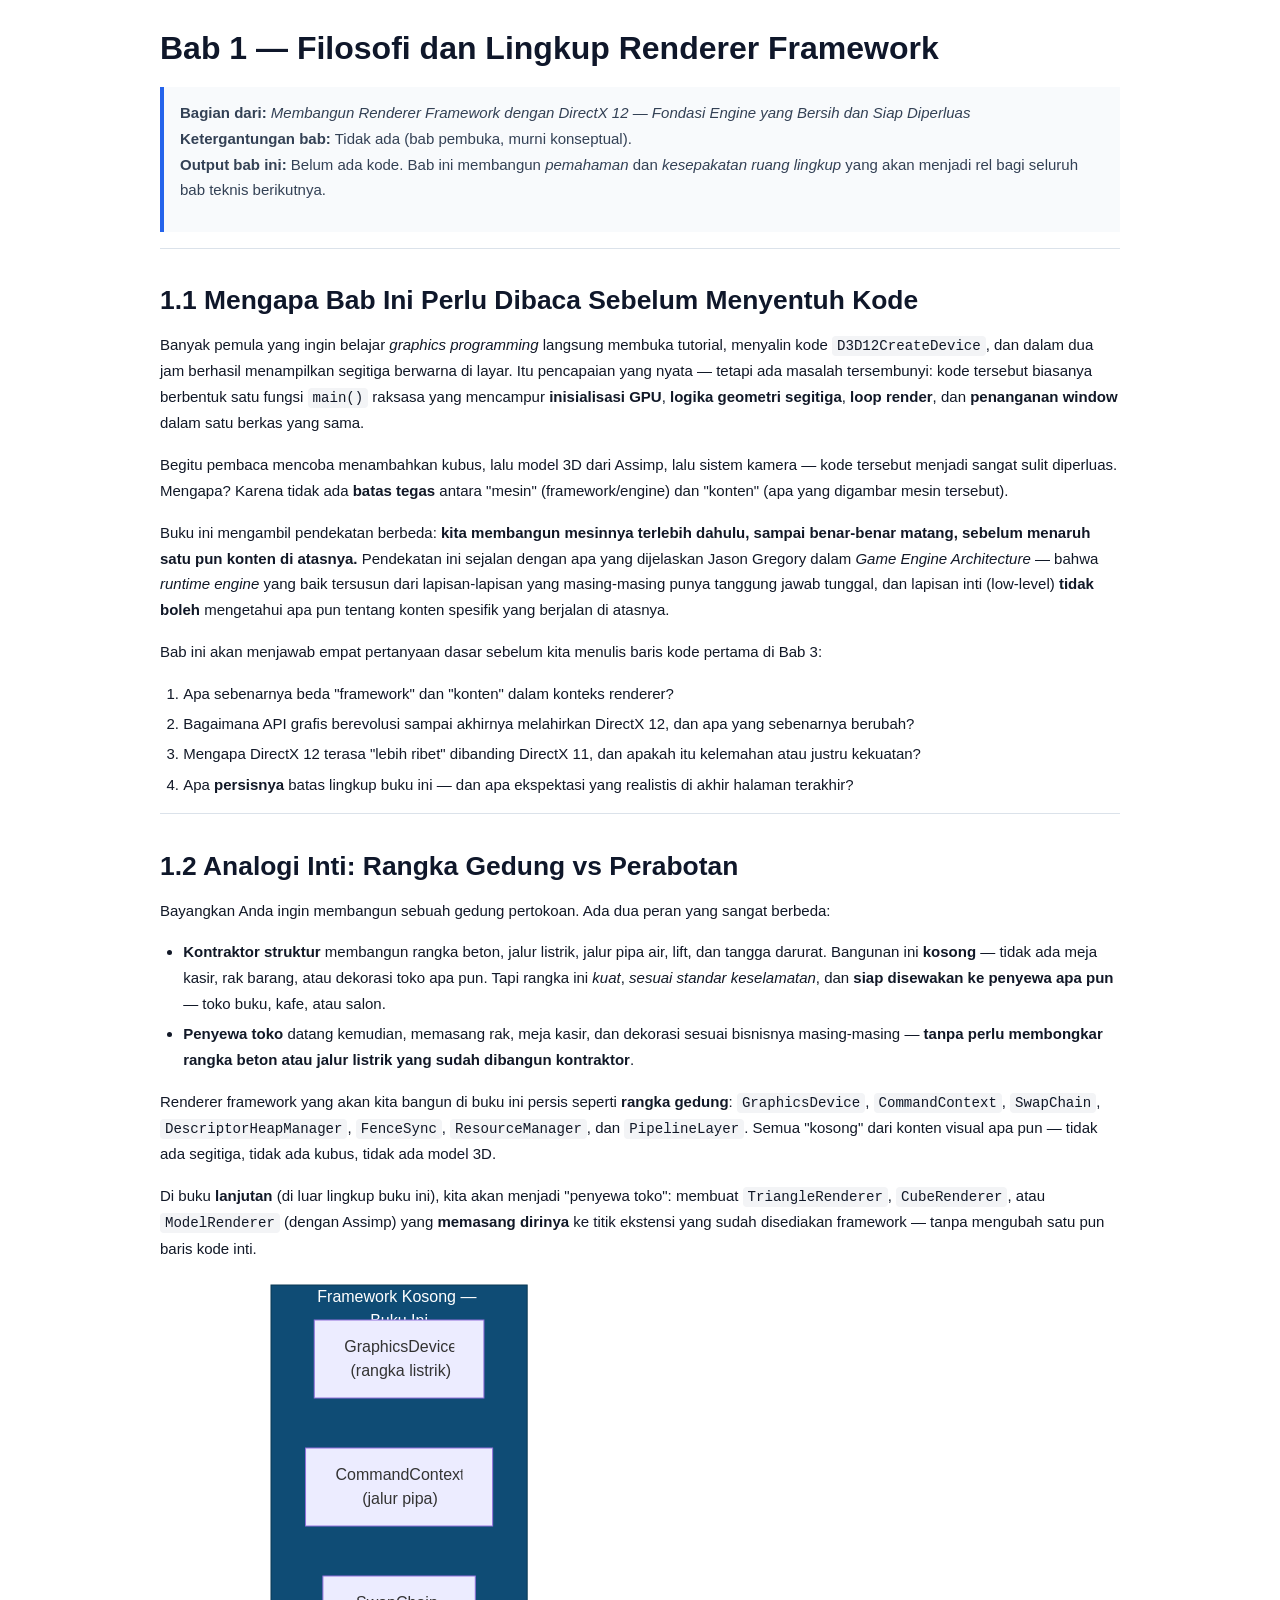
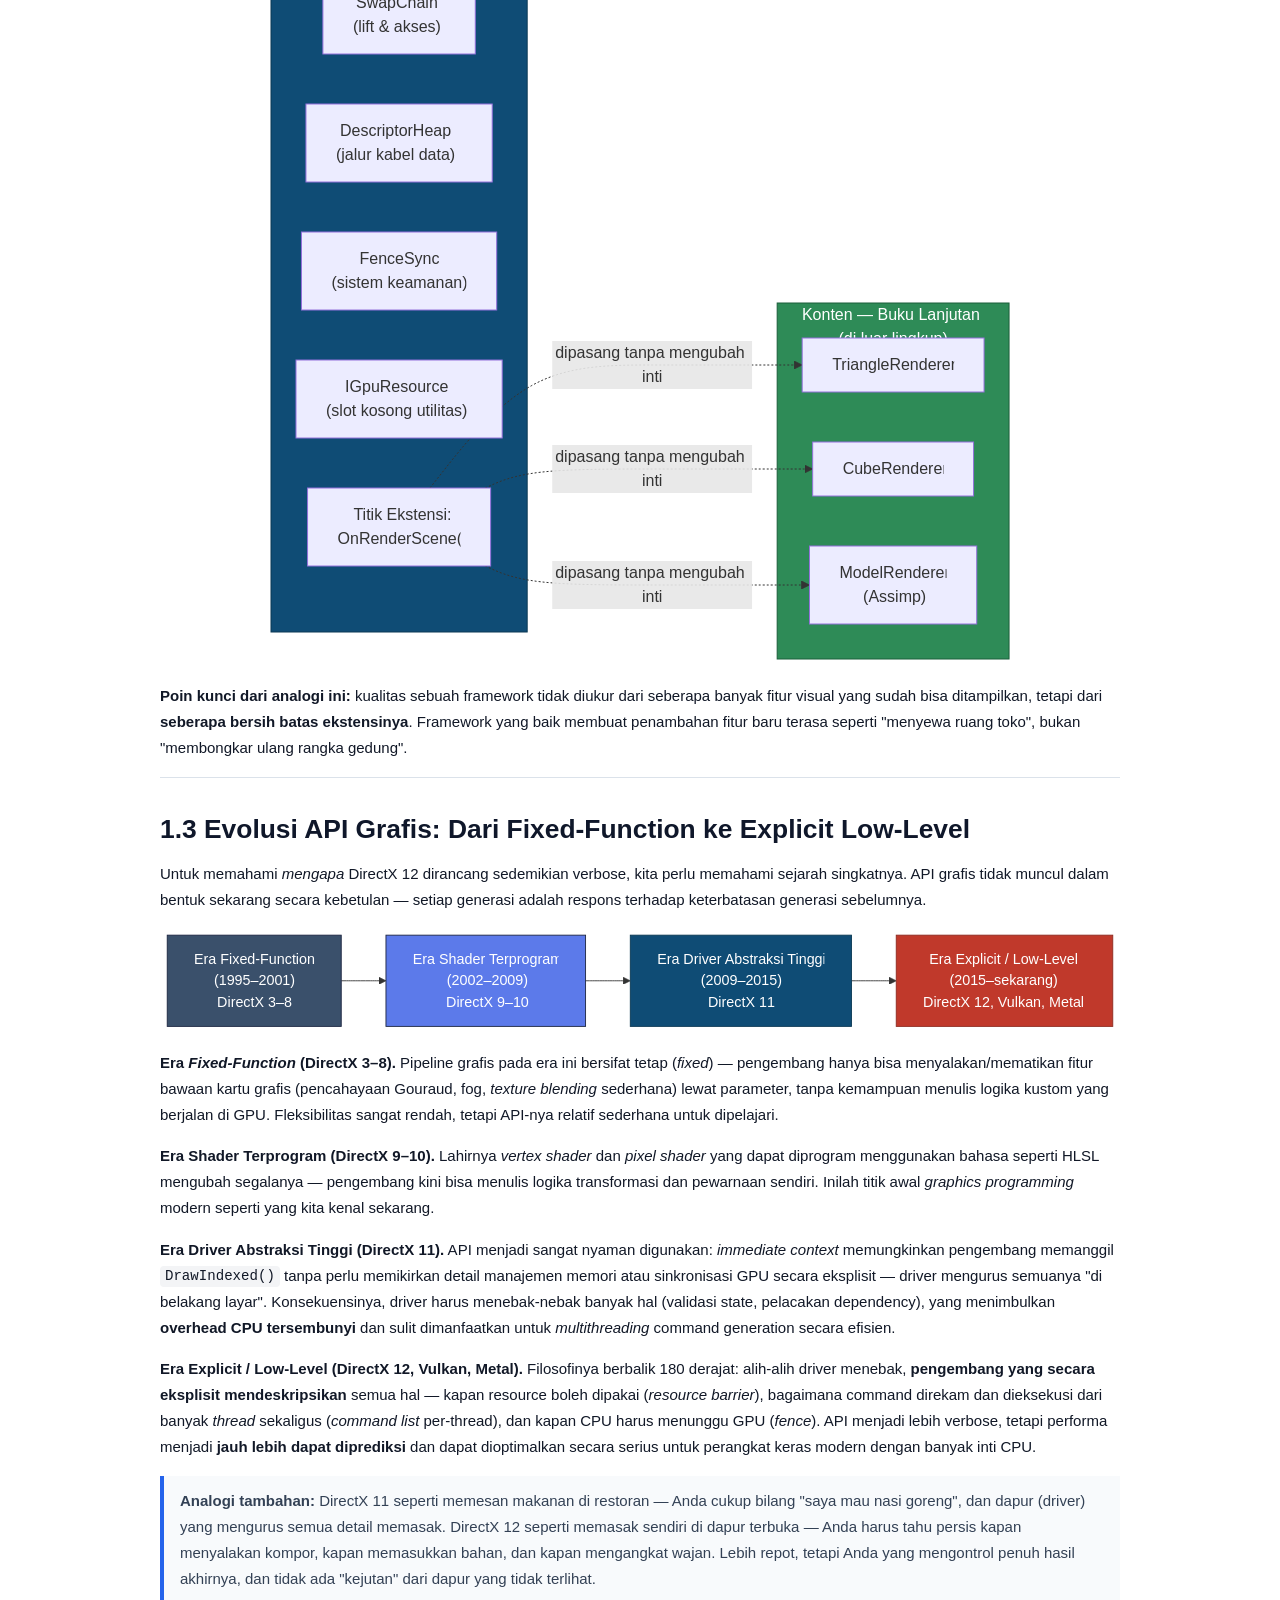
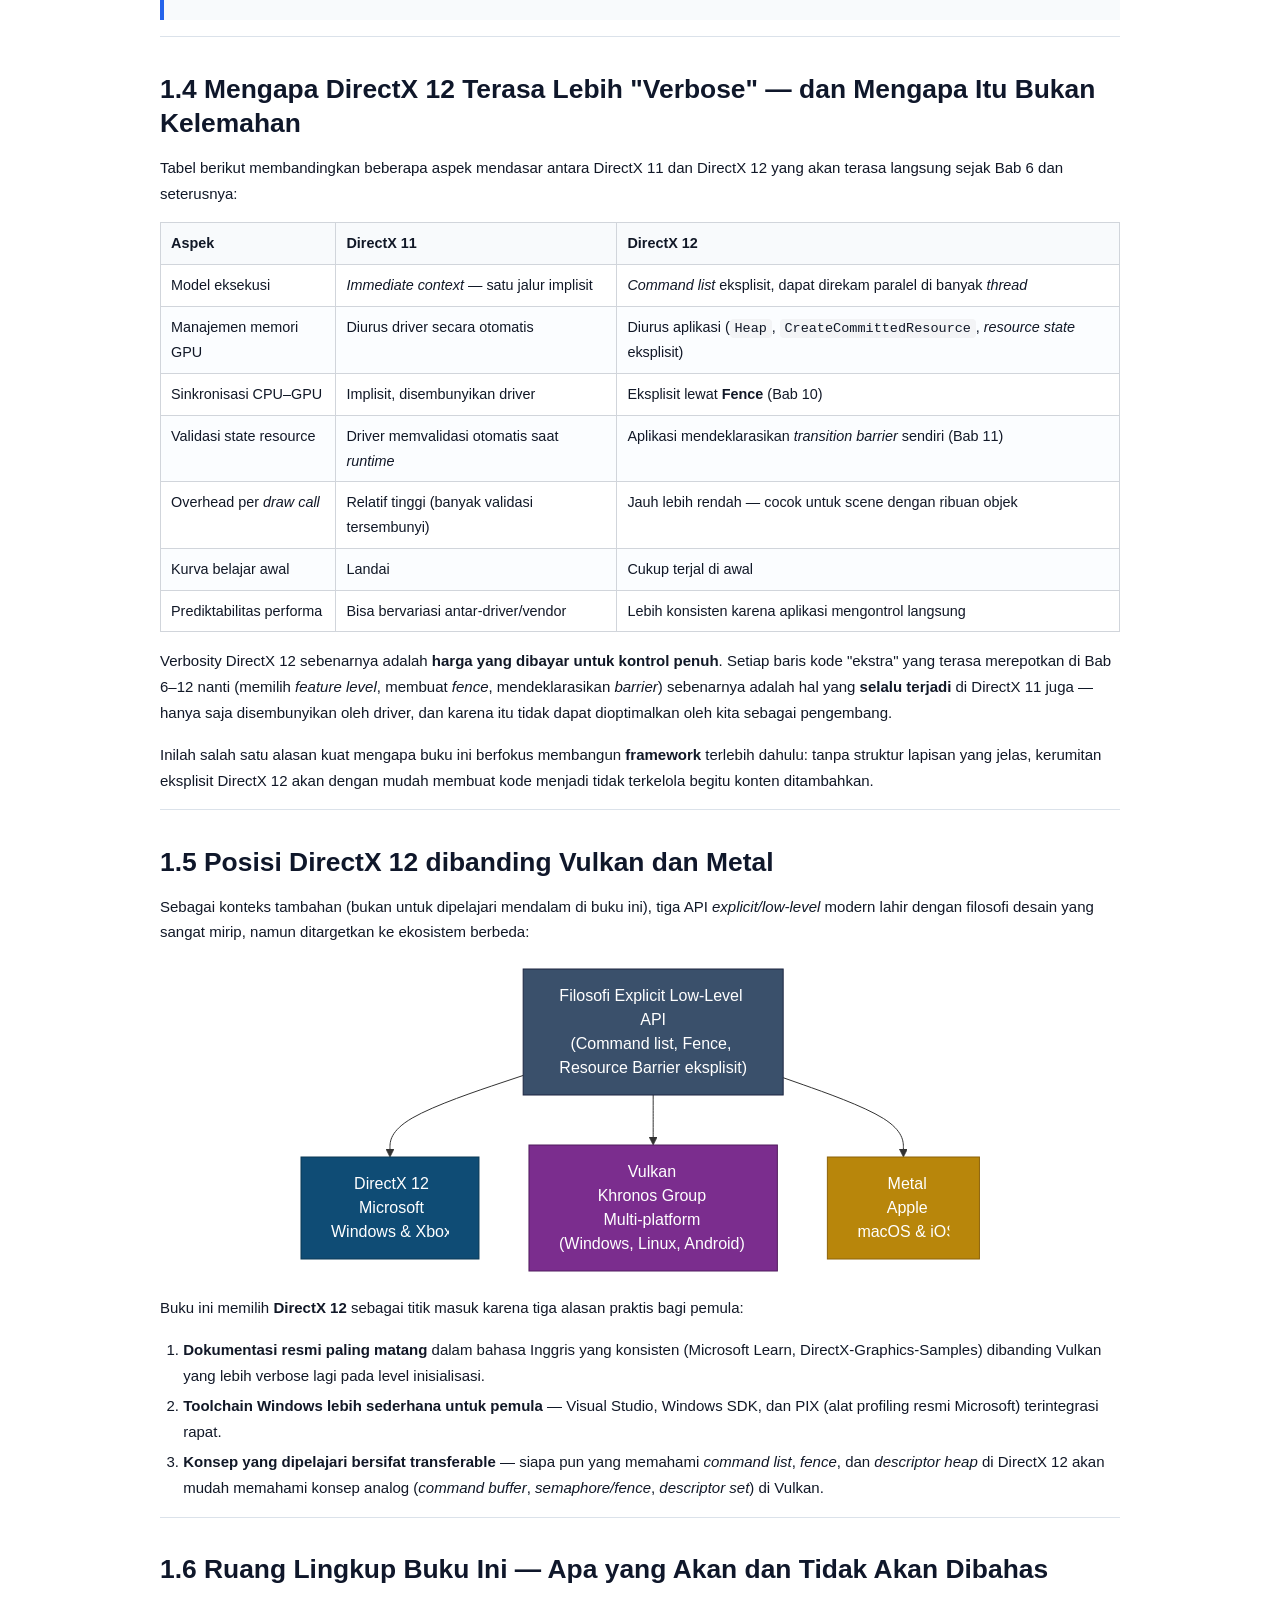
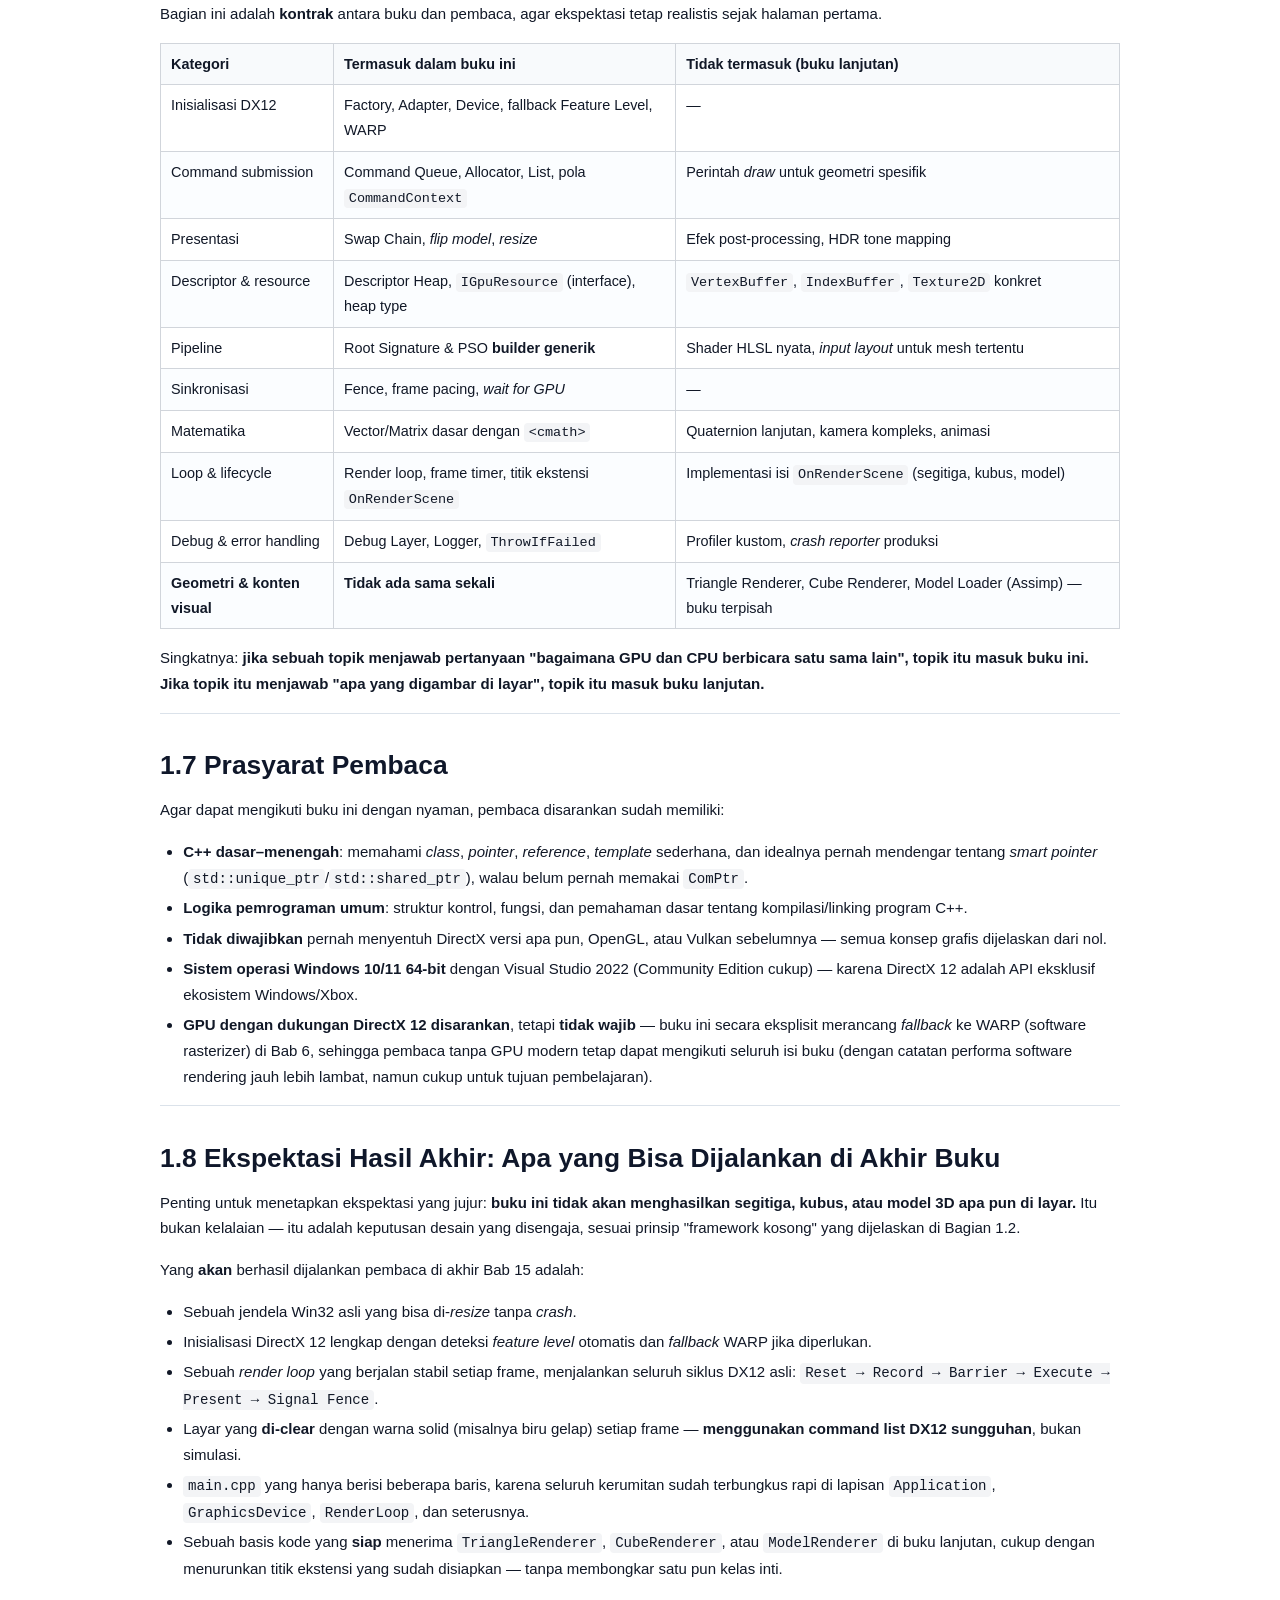
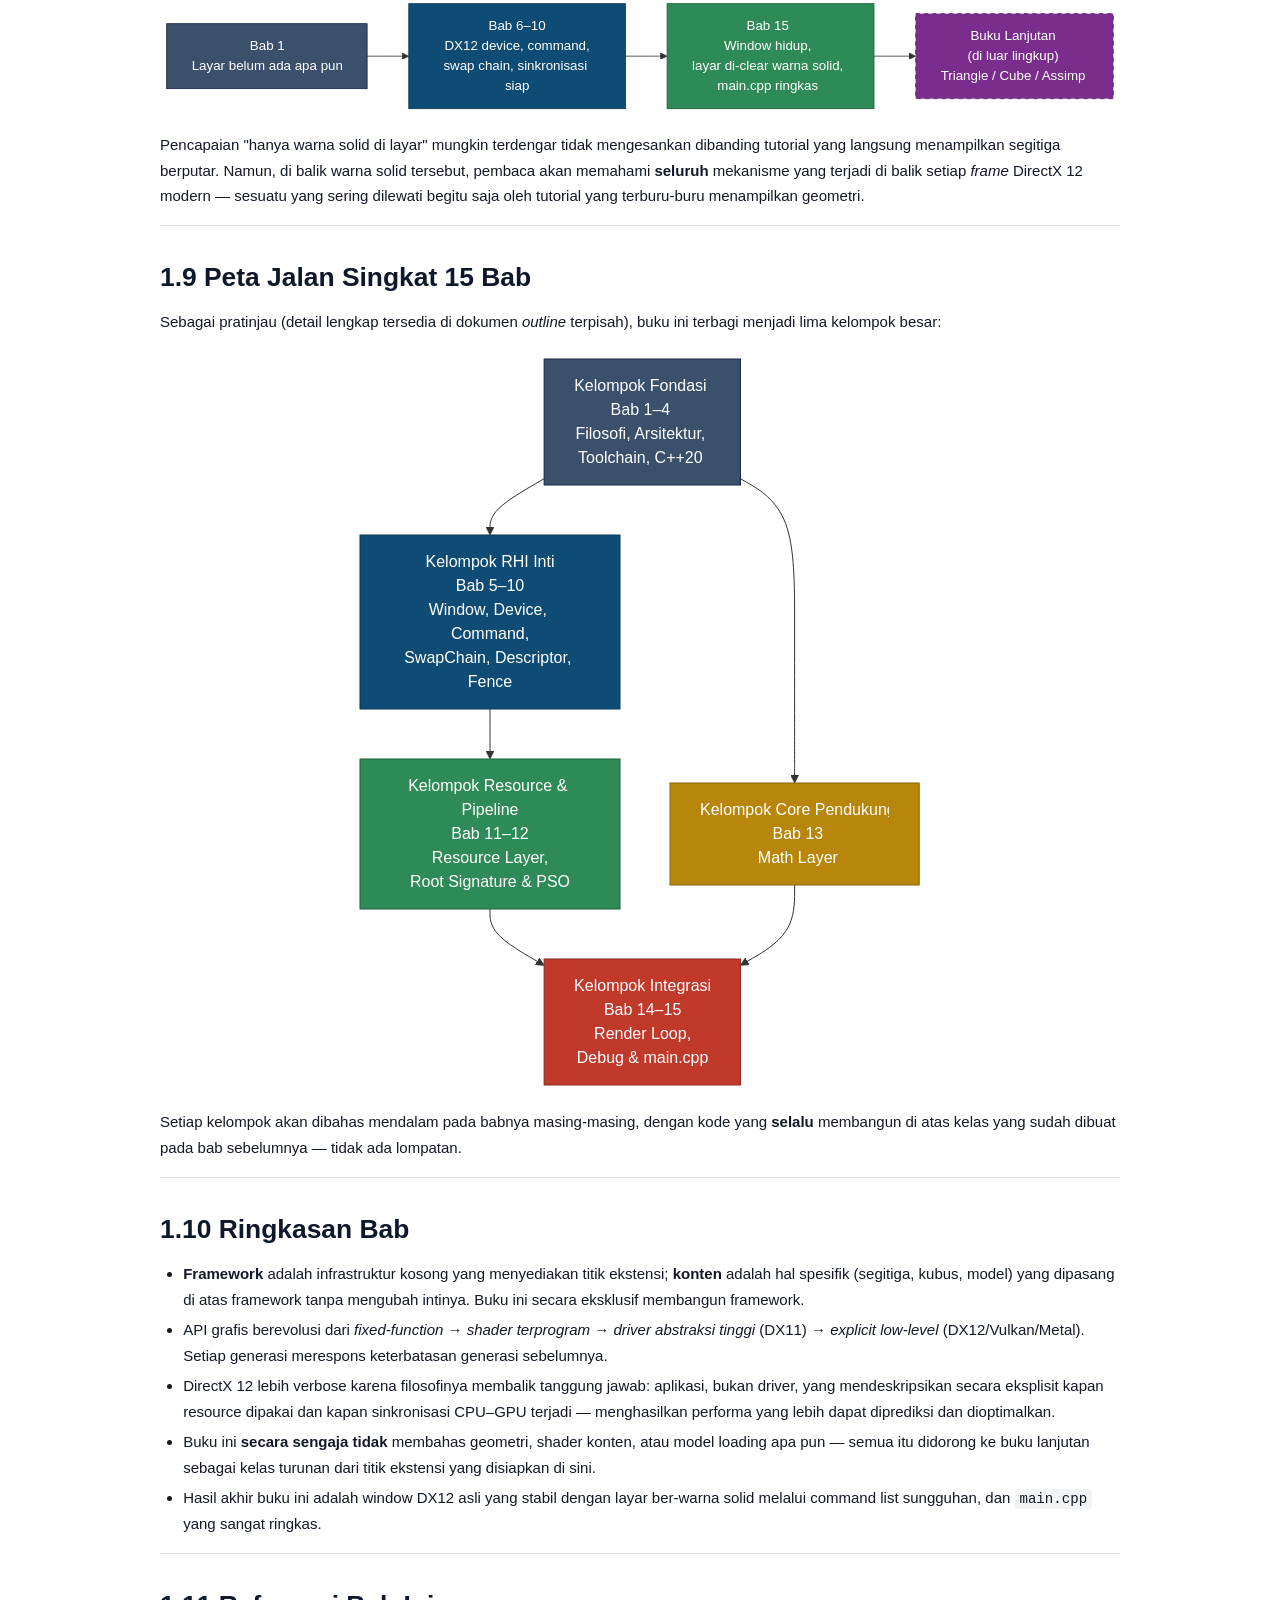
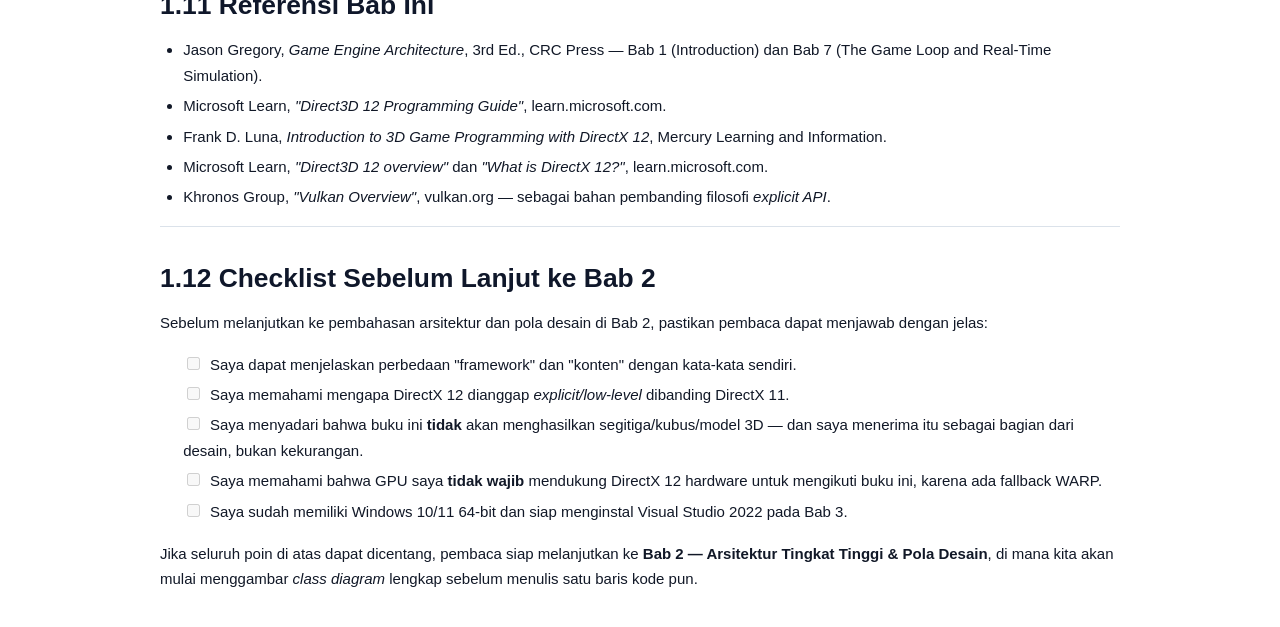
==== index.html @ 634c896a "Add files via upload" ====
<!doctype html>
<html lang="en">
  <head>
    <meta charset="utf-8" />
    <meta name="viewport" content="width=device-width, initial-scale=1" />
    <title>Markdown to HTML Export</title>
    <style>@font-face{font-display:block;font-family:KaTeX_AMS;font-style:normal;font-weight:400;src:url([data-uri]) format("woff2"),url([data-uri]) format("woff"),url([data-uri]) format("truetype")}@font-face{font-display:block;font-family:KaTeX_Caligraphic;font-style:normal;font-weight:700;src:url([data-uri]) format("woff2"),url([data-uri]) format("woff"),url([data-uri]) format("truetype")}@font-face{font-display:block;font-family:KaTeX_Caligraphic;font-style:normal;font-weight:400;src:url([data-uri]) format("woff2"),url([data-uri]) format("woff"),url([data-uri]) format("truetype")}@font-face{font-display:block;font-family:KaTeX_Fraktur;font-style:normal;font-weight:700;src:url([data-uri]) format("woff2"),url([data-uri]) format("woff"),url([data-uri]) format("truetype")}@font-face{font-display:block;font-family:KaTeX_Fraktur;font-style:normal;font-weight:400;src:url([data-uri]) format("woff2"),url([data-uri]) format("woff"),url([data-uri]) format("truetype")}@font-face{font-display:block;font-family:KaTeX_Main;font-style:normal;font-weight:700;src:url([data-uri]) format("woff2"),url([data-uri]) format("woff"),url([data-uri]) format("truetype")}@font-face{font-display:block;font-family:KaTeX_Main;font-style:italic;font-weight:700;src:url([data-uri]) format("woff2"),url([data-uri]) format("woff"),url([data-uri]) format("truetype")}@font-face{font-display:block;font-family:KaTeX_Main;font-style:italic;font-weight:400;src:url([data-uri]) format("woff2"),url([data-uri]) format("woff"),url([data-uri]) format("truetype")}@font-face{font-display:block;font-family:KaTeX_Main;font-style:normal;font-weight:400;src:url([data-uri]) format("woff2"),url([data-uri]) format("woff"),url([data-uri]) format("truetype")}@font-face{font-display:block;font-family:KaTeX_Math;font-style:italic;font-weight:700;src:url([data-uri]) format("woff2"),url([data-uri]) format("woff"),url([data-uri]) format("truetype")}@font-face{font-display:block;font-family:KaTeX_Math;font-style:italic;font-weight:400;src:url([data-uri]) format("woff2"),url([data-uri]) format("woff"),url([data-uri]) format("truetype")}@font-face{font-display:block;font-family:"KaTeX_SansSerif";font-style:normal;font-weight:700;src:url([data-uri]) format("woff2"),url([data-uri]) format("woff"),url([data-uri]) format("truetype")}@font-face{font-display:block;font-family:"KaTeX_SansSerif";font-style:italic;font-weight:400;src:url([data-uri]) format("woff2"),url([data-uri]) format("woff"),url([data-uri]) format("truetype")}@font-face{font-display:block;font-family:"KaTeX_SansSerif";font-style:normal;font-weight:400;src:url([data-uri]) format("woff2"),url([data-uri]) format("woff"),url([data-uri]) format("truetype")}@font-face{font-display:block;font-family:KaTeX_Script;font-style:normal;font-weight:400;src:url([data-uri]) format("woff2"),url([data-uri]) format("woff"),url([data-uri]) format("truetype")}@font-face{font-display:block;font-family:KaTeX_Size1;font-style:normal;font-weight:400;src:url([data-uri]) format("woff2"),url([data-uri]) format("woff"),url([data-uri]) format("truetype")}@font-face{font-display:block;font-family:KaTeX_Size2;font-style:normal;font-weight:400;src:url([data-uri]) format("woff2"),url([data-uri]) format("woff"),url([data-uri]) format("truetype")}@font-face{font-display:block;font-family:KaTeX_Size3;font-style:normal;font-weight:400;src:url([data-uri]) format("woff2"),url([data-uri]) format("woff"),url([data-uri]) format("truetype")}@font-face{font-display:block;font-family:KaTeX_Size4;font-style:normal;font-weight:400;src:url([data-uri]) format("woff2"),url([data-uri]) format("woff"),url([data-uri]) format("truetype")}@font-face{font-display:block;font-family:KaTeX_Typewriter;font-style:normal;font-weight:400;src:url([data-uri]) format("woff2"),url([data-uri]) format("woff"),url([data-uri]) format("truetype")}.katex{font:normal 1.21em KaTeX_Main,Times New Roman,serif;line-height:1.2;text-indent:0;text-rendering:auto}.katex *{-ms-high-contrast-adjust:none!important;border-color:currentColor}.katex .katex-version:after{content:"0.16.27"}.katex .katex-mathml{clip:rect(1px,1px,1px,1px);border:0;height:1px;overflow:hidden;padding:0;position:absolute;width:1px}.katex .katex-html>.newline{display:block}.katex .base{position:relative;white-space:nowrap;width:-webkit-min-content;width:-moz-min-content;width:min-content}.katex .base,.katex .strut{display:inline-block}.katex .textbf{font-weight:700}.katex .textit{font-style:italic}.katex .textrm{font-family:KaTeX_Main}.katex .textsf{font-family:KaTeX_SansSerif}.katex .texttt{font-family:KaTeX_Typewriter}.katex .mathnormal{font-family:KaTeX_Math;font-style:italic}.katex .mathit{font-family:KaTeX_Main;font-style:italic}.katex .mathrm{font-style:normal}.katex .mathbf{font-family:KaTeX_Main;font-weight:700}.katex .boldsymbol{font-family:KaTeX_Math;font-style:italic;font-weight:700}.katex .amsrm,.katex .mathbb,.katex .textbb{font-family:KaTeX_AMS}.katex .mathcal{font-family:KaTeX_Caligraphic}.katex .mathfrak,.katex .textfrak{font-family:KaTeX_Fraktur}.katex .mathboldfrak,.katex .textboldfrak{font-family:KaTeX_Fraktur;font-weight:700}.katex .mathtt{font-family:KaTeX_Typewriter}.katex .mathscr,.katex .textscr{font-family:KaTeX_Script}.katex .mathsf,.katex .textsf{font-family:KaTeX_SansSerif}.katex .mathboldsf,.katex .textboldsf{font-family:KaTeX_SansSerif;font-weight:700}.katex .mathitsf,.katex .mathsfit,.katex .textitsf{font-family:KaTeX_SansSerif;font-style:italic}.katex .mainrm{font-family:KaTeX_Main;font-style:normal}.katex .vlist-t{border-collapse:collapse;display:inline-table;table-layout:fixed}.katex .vlist-r{display:table-row}.katex .vlist{display:table-cell;position:relative;vertical-align:bottom}.katex .vlist>span{display:block;height:0;position:relative}.katex .vlist>span>span{display:inline-block}.katex .vlist>span>.pstrut{overflow:hidden;width:0}.katex .vlist-t2{margin-right:-2px}.katex .vlist-s{display:table-cell;font-size:1px;min-width:2px;vertical-align:bottom;width:2px}.katex .vbox{align-items:baseline;display:inline-flex;flex-direction:column}.katex .hbox{width:100%}.katex .hbox,.katex .thinbox{display:inline-flex;flex-direction:row}.katex .thinbox{max-width:0;width:0}.katex .msupsub{text-align:left}.katex .mfrac>span>span{text-align:center}.katex .mfrac .frac-line{border-bottom-style:solid;display:inline-block;width:100%}.katex .hdashline,.katex .hline,.katex .mfrac .frac-line,.katex .overline .overline-line,.katex .rule,.katex .underline .underline-line{min-height:1px}.katex .mspace{display:inline-block}.katex .clap,.katex .llap,.katex .rlap{position:relative;width:0}.katex .clap>.inner,.katex .llap>.inner,.katex .rlap>.inner{position:absolute}.katex .clap>.fix,.katex .llap>.fix,.katex .rlap>.fix{display:inline-block}.katex .llap>.inner{right:0}.katex .clap>.inner,.katex .rlap>.inner{left:0}.katex .clap>.inner>span{margin-left:-50%;margin-right:50%}.katex .rule{border:0 solid;display:inline-block;position:relative}.katex .hline,.katex .overline .overline-line,.katex .underline .underline-line{border-bottom-style:solid;display:inline-block;width:100%}.katex .hdashline{border-bottom-style:dashed;display:inline-block;width:100%}.katex .sqrt>.root{margin-left:.2777777778em;margin-right:-.5555555556em}.katex .fontsize-ensurer.reset-size1.size1,.katex .sizing.reset-size1.size1{font-size:1em}.katex .fontsize-ensurer.reset-size1.size2,.katex .sizing.reset-size1.size2{font-size:1.2em}.katex .fontsize-ensurer.reset-size1.size3,.katex .sizing.reset-size1.size3{font-size:1.4em}.katex .fontsize-ensurer.reset-size1.size4,.katex .sizing.reset-size1.size4{font-size:1.6em}.katex .fontsize-ensurer.reset-size1.size5,.katex .sizing.reset-size1.size5{font-size:1.8em}.katex .fontsize-ensurer.reset-size1.size6,.katex .sizing.reset-size1.size6{font-size:2em}.katex .fontsize-ensurer.reset-size1.size7,.katex .sizing.reset-size1.size7{font-size:2.4em}.katex .fontsize-ensurer.reset-size1.size8,.katex .sizing.reset-size1.size8{font-size:2.88em}.katex .fontsize-ensurer.reset-size1.size9,.katex .sizing.reset-size1.size9{font-size:3.456em}.katex .fontsize-ensurer.reset-size1.size10,.katex .sizing.reset-size1.size10{font-size:4.148em}.katex .fontsize-ensurer.reset-size1.size11,.katex .sizing.reset-size1.size11{font-size:4.976em}.katex .fontsize-ensurer.reset-size2.size1,.katex .sizing.reset-size2.size1{font-size:.8333333333em}.katex .fontsize-ensurer.reset-size2.size2,.katex .sizing.reset-size2.size2{font-size:1em}.katex .fontsize-ensurer.reset-size2.size3,.katex .sizing.reset-size2.size3{font-size:1.1666666667em}.katex .fontsize-ensurer.reset-size2.size4,.katex .sizing.reset-size2.size4{font-size:1.3333333333em}.katex .fontsize-ensurer.reset-size2.size5,.katex .sizing.reset-size2.size5{font-size:1.5em}.katex .fontsize-ensurer.reset-size2.size6,.katex .sizing.reset-size2.size6{font-size:1.6666666667em}.katex .fontsize-ensurer.reset-size2.size7,.katex .sizing.reset-size2.size7{font-size:2em}.katex .fontsize-ensurer.reset-size2.size8,.katex .sizing.reset-size2.size8{font-size:2.4em}.katex .fontsize-ensurer.reset-size2.size9,.katex .sizing.reset-size2.size9{font-size:2.88em}.katex .fontsize-ensurer.reset-size2.size10,.katex .sizing.reset-size2.size10{font-size:3.4566666667em}.katex .fontsize-ensurer.reset-size2.size11,.katex .sizing.reset-size2.size11{font-size:4.1466666667em}.katex .fontsize-ensurer.reset-size3.size1,.katex .sizing.reset-size3.size1{font-size:.7142857143em}.katex .fontsize-ensurer.reset-size3.size2,.katex .sizing.reset-size3.size2{font-size:.8571428571em}.katex .fontsize-ensurer.reset-size3.size3,.katex .sizing.reset-size3.size3{font-size:1em}.katex .fontsize-ensurer.reset-size3.size4,.katex .sizing.reset-size3.size4{font-size:1.1428571429em}.katex .fontsize-ensurer.reset-size3.size5,.katex .sizing.reset-size3.size5{font-size:1.2857142857em}.katex .fontsize-ensurer.reset-size3.size6,.katex .sizing.reset-size3.size6{font-size:1.4285714286em}.katex .fontsize-ensurer.reset-size3.size7,.katex .sizing.reset-size3.size7{font-size:1.7142857143em}.katex .fontsize-ensurer.reset-size3.size8,.katex .sizing.reset-size3.size8{font-size:2.0571428571em}.katex .fontsize-ensurer.reset-size3.size9,.katex .sizing.reset-size3.size9{font-size:2.4685714286em}.katex .fontsize-ensurer.reset-size3.size10,.katex .sizing.reset-size3.size10{font-size:2.9628571429em}.katex .fontsize-ensurer.reset-size3.size11,.katex .sizing.reset-size3.size11{font-size:3.5542857143em}.katex .fontsize-ensurer.reset-size4.size1,.katex .sizing.reset-size4.size1{font-size:.625em}.katex .fontsize-ensurer.reset-size4.size2,.katex .sizing.reset-size4.size2{font-size:.75em}.katex .fontsize-ensurer.reset-size4.size3,.katex .sizing.reset-size4.size3{font-size:.875em}.katex .fontsize-ensurer.reset-size4.size4,.katex .sizing.reset-size4.size4{font-size:1em}.katex .fontsize-ensurer.reset-size4.size5,.katex .sizing.reset-size4.size5{font-size:1.125em}.katex .fontsize-ensurer.reset-size4.size6,.katex .sizing.reset-size4.size6{font-size:1.25em}.katex .fontsize-ensurer.reset-size4.size7,.katex .sizing.reset-size4.size7{font-size:1.5em}.katex .fontsize-ensurer.reset-size4.size8,.katex .sizing.reset-size4.size8{font-size:1.8em}.katex .fontsize-ensurer.reset-size4.size9,.katex .sizing.reset-size4.size9{font-size:2.16em}.katex .fontsize-ensurer.reset-size4.size10,.katex .sizing.reset-size4.size10{font-size:2.5925em}.katex .fontsize-ensurer.reset-size4.size11,.katex .sizing.reset-size4.size11{font-size:3.11em}.katex .fontsize-ensurer.reset-size5.size1,.katex .sizing.reset-size5.size1{font-size:.5555555556em}.katex .fontsize-ensurer.reset-size5.size2,.katex .sizing.reset-size5.size2{font-size:.6666666667em}.katex .fontsize-ensurer.reset-size5.size3,.katex .sizing.reset-size5.size3{font-size:.7777777778em}.katex .fontsize-ensurer.reset-size5.size4,.katex .sizing.reset-size5.size4{font-size:.8888888889em}.katex .fontsize-ensurer.reset-size5.size5,.katex .sizing.reset-size5.size5{font-size:1em}.katex .fontsize-ensurer.reset-size5.size6,.katex .sizing.reset-size5.size6{font-size:1.1111111111em}.katex .fontsize-ensurer.reset-size5.size7,.katex .sizing.reset-size5.size7{font-size:1.3333333333em}.katex .fontsize-ensurer.reset-size5.size8,.katex .sizing.reset-size5.size8{font-size:1.6em}.katex .fontsize-ensurer.reset-size5.size9,.katex .sizing.reset-size5.size9{font-size:1.92em}.katex .fontsize-ensurer.reset-size5.size10,.katex .sizing.reset-size5.size10{font-size:2.3044444444em}.katex .fontsize-ensurer.reset-size5.size11,.katex .sizing.reset-size5.size11{font-size:2.7644444444em}.katex .fontsize-ensurer.reset-size6.size1,.katex .sizing.reset-size6.size1{font-size:.5em}.katex .fontsize-ensurer.reset-size6.size2,.katex .sizing.reset-size6.size2{font-size:.6em}.katex .fontsize-ensurer.reset-size6.size3,.katex .sizing.reset-size6.size3{font-size:.7em}.katex .fontsize-ensurer.reset-size6.size4,.katex .sizing.reset-size6.size4{font-size:.8em}.katex .fontsize-ensurer.reset-size6.size5,.katex .sizing.reset-size6.size5{font-size:.9em}.katex .fontsize-ensurer.reset-size6.size6,.katex .sizing.reset-size6.size6{font-size:1em}.katex .fontsize-ensurer.reset-size6.size7,.katex .sizing.reset-size6.size7{font-size:1.2em}.katex .fontsize-ensurer.reset-size6.size8,.katex .sizing.reset-size6.size8{font-size:1.44em}.katex .fontsize-ensurer.reset-size6.size9,.katex .sizing.reset-size6.size9{font-size:1.728em}.katex .fontsize-ensurer.reset-size6.size10,.katex .sizing.reset-size6.size10{font-size:2.074em}.katex .fontsize-ensurer.reset-size6.size11,.katex .sizing.reset-size6.size11{font-size:2.488em}.katex .fontsize-ensurer.reset-size7.size1,.katex .sizing.reset-size7.size1{font-size:.4166666667em}.katex .fontsize-ensurer.reset-size7.size2,.katex .sizing.reset-size7.size2{font-size:.5em}.katex .fontsize-ensurer.reset-size7.size3,.katex .sizing.reset-size7.size3{font-size:.5833333333em}.katex .fontsize-ensurer.reset-size7.size4,.katex .sizing.reset-size7.size4{font-size:.6666666667em}.katex .fontsize-ensurer.reset-size7.size5,.katex .sizing.reset-size7.size5{font-size:.75em}.katex .fontsize-ensurer.reset-size7.size6,.katex .sizing.reset-size7.size6{font-size:.8333333333em}.katex .fontsize-ensurer.reset-size7.size7,.katex .sizing.reset-size7.size7{font-size:1em}.katex .fontsize-ensurer.reset-size7.size8,.katex .sizing.reset-size7.size8{font-size:1.2em}.katex .fontsize-ensurer.reset-size7.size9,.katex .sizing.reset-size7.size9{font-size:1.44em}.katex .fontsize-ensurer.reset-size7.size10,.katex .sizing.reset-size7.size10{font-size:1.7283333333em}.katex .fontsize-ensurer.reset-size7.size11,.katex .sizing.reset-size7.size11{font-size:2.0733333333em}.katex .fontsize-ensurer.reset-size8.size1,.katex .sizing.reset-size8.size1{font-size:.3472222222em}.katex .fontsize-ensurer.reset-size8.size2,.katex .sizing.reset-size8.size2{font-size:.4166666667em}.katex .fontsize-ensurer.reset-size8.size3,.katex .sizing.reset-size8.size3{font-size:.4861111111em}.katex .fontsize-ensurer.reset-size8.size4,.katex .sizing.reset-size8.size4{font-size:.5555555556em}.katex .fontsize-ensurer.reset-size8.size5,.katex .sizing.reset-size8.size5{font-size:.625em}.katex .fontsize-ensurer.reset-size8.size6,.katex .sizing.reset-size8.size6{font-size:.6944444444em}.katex .fontsize-ensurer.reset-size8.size7,.katex .sizing.reset-size8.size7{font-size:.8333333333em}.katex .fontsize-ensurer.reset-size8.size8,.katex .sizing.reset-size8.size8{font-size:1em}.katex .fontsize-ensurer.reset-size8.size9,.katex .sizing.reset-size8.size9{font-size:1.2em}.katex .fontsize-ensurer.reset-size8.size10,.katex .sizing.reset-size8.size10{font-size:1.4402777778em}.katex .fontsize-ensurer.reset-size8.size11,.katex .sizing.reset-size8.size11{font-size:1.7277777778em}.katex .fontsize-ensurer.reset-size9.size1,.katex .sizing.reset-size9.size1{font-size:.2893518519em}.katex .fontsize-ensurer.reset-size9.size2,.katex .sizing.reset-size9.size2{font-size:.3472222222em}.katex .fontsize-ensurer.reset-size9.size3,.katex .sizing.reset-size9.size3{font-size:.4050925926em}.katex .fontsize-ensurer.reset-size9.size4,.katex .sizing.reset-size9.size4{font-size:.462962963em}.katex .fontsize-ensurer.reset-size9.size5,.katex .sizing.reset-size9.size5{font-size:.5208333333em}.katex .fontsize-ensurer.reset-size9.size6,.katex .sizing.reset-size9.size6{font-size:.5787037037em}.katex .fontsize-ensurer.reset-size9.size7,.katex .sizing.reset-size9.size7{font-size:.6944444444em}.katex .fontsize-ensurer.reset-size9.size8,.katex .sizing.reset-size9.size8{font-size:.8333333333em}.katex .fontsize-ensurer.reset-size9.size9,.katex .sizing.reset-size9.size9{font-size:1em}.katex .fontsize-ensurer.reset-size9.size10,.katex .sizing.reset-size9.size10{font-size:1.2002314815em}.katex .fontsize-ensurer.reset-size9.size11,.katex .sizing.reset-size9.size11{font-size:1.4398148148em}.katex .fontsize-ensurer.reset-size10.size1,.katex .sizing.reset-size10.size1{font-size:.2410800386em}.katex .fontsize-ensurer.reset-size10.size2,.katex .sizing.reset-size10.size2{font-size:.2892960463em}.katex .fontsize-ensurer.reset-size10.size3,.katex .sizing.reset-size10.size3{font-size:.337512054em}.katex .fontsize-ensurer.reset-size10.size4,.katex .sizing.reset-size10.size4{font-size:.3857280617em}.katex .fontsize-ensurer.reset-size10.size5,.katex .sizing.reset-size10.size5{font-size:.4339440694em}.katex .fontsize-ensurer.reset-size10.size6,.katex .sizing.reset-size10.size6{font-size:.4821600771em}.katex .fontsize-ensurer.reset-size10.size7,.katex .sizing.reset-size10.size7{font-size:.5785920926em}.katex .fontsize-ensurer.reset-size10.size8,.katex .sizing.reset-size10.size8{font-size:.6943105111em}.katex .fontsize-ensurer.reset-size10.size9,.katex .sizing.reset-size10.size9{font-size:.8331726133em}.katex .fontsize-ensurer.reset-size10.size10,.katex .sizing.reset-size10.size10{font-size:1em}.katex .fontsize-ensurer.reset-size10.size11,.katex .sizing.reset-size10.size11{font-size:1.1996142719em}.katex .fontsize-ensurer.reset-size11.size1,.katex .sizing.reset-size11.size1{font-size:.2009646302em}.katex .fontsize-ensurer.reset-size11.size2,.katex .sizing.reset-size11.size2{font-size:.2411575563em}.katex .fontsize-ensurer.reset-size11.size3,.katex .sizing.reset-size11.size3{font-size:.2813504823em}.katex .fontsize-ensurer.reset-size11.size4,.katex .sizing.reset-size11.size4{font-size:.3215434084em}.katex .fontsize-ensurer.reset-size11.size5,.katex .sizing.reset-size11.size5{font-size:.3617363344em}.katex .fontsize-ensurer.reset-size11.size6,.katex .sizing.reset-size11.size6{font-size:.4019292605em}.katex .fontsize-ensurer.reset-size11.size7,.katex .sizing.reset-size11.size7{font-size:.4823151125em}.katex .fontsize-ensurer.reset-size11.size8,.katex .sizing.reset-size11.size8{font-size:.578778135em}.katex .fontsize-ensurer.reset-size11.size9,.katex .sizing.reset-size11.size9{font-size:.6945337621em}.katex .fontsize-ensurer.reset-size11.size10,.katex .sizing.reset-size11.size10{font-size:.8336012862em}.katex .fontsize-ensurer.reset-size11.size11,.katex .sizing.reset-size11.size11{font-size:1em}.katex .delimsizing.size1{font-family:KaTeX_Size1}.katex .delimsizing.size2{font-family:KaTeX_Size2}.katex .delimsizing.size3{font-family:KaTeX_Size3}.katex .delimsizing.size4{font-family:KaTeX_Size4}.katex .delimsizing.mult .delim-size1>span{font-family:KaTeX_Size1}.katex .delimsizing.mult .delim-size4>span{font-family:KaTeX_Size4}.katex .nulldelimiter{display:inline-block;width:.12em}.katex .delimcenter,.katex .op-symbol{position:relative}.katex .op-symbol.small-op{font-family:KaTeX_Size1}.katex .op-symbol.large-op{font-family:KaTeX_Size2}.katex .accent>.vlist-t,.katex .op-limits>.vlist-t{text-align:center}.katex .accent .accent-body{position:relative}.katex .accent .accent-body:not(.accent-full){width:0}.katex .overlay{display:block}.katex .mtable .vertical-separator{display:inline-block;min-width:1px}.katex .mtable .arraycolsep{display:inline-block}.katex .mtable .col-align-c>.vlist-t{text-align:center}.katex .mtable .col-align-l>.vlist-t{text-align:left}.katex .mtable .col-align-r>.vlist-t{text-align:right}.katex .svg-align{text-align:left}.katex svg{fill:currentColor;stroke:currentColor;fill-rule:nonzero;fill-opacity:1;stroke-width:1;stroke-linecap:butt;stroke-linejoin:miter;stroke-miterlimit:4;stroke-dasharray:none;stroke-dashoffset:0;stroke-opacity:1;display:block;height:inherit;position:absolute;width:100%}.katex svg path{stroke:none}.katex img{border-style:none;max-height:none;max-width:none;min-height:0;min-width:0}.katex .stretchy{display:block;overflow:hidden;position:relative;width:100%}.katex .stretchy:after,.katex .stretchy:before{content:""}.katex .hide-tail{overflow:hidden;position:relative;width:100%}.katex .halfarrow-left{left:0;overflow:hidden;position:absolute;width:50.2%}.katex .halfarrow-right{overflow:hidden;position:absolute;right:0;width:50.2%}.katex .brace-left{left:0;overflow:hidden;position:absolute;width:25.1%}.katex .brace-center{left:25%;overflow:hidden;position:absolute;width:50%}.katex .brace-right{overflow:hidden;position:absolute;right:0;width:25.1%}.katex .x-arrow-pad{padding:0 .5em}.katex .cd-arrow-pad{padding:0 .55556em 0 .27778em}.katex .mover,.katex .munder,.katex .x-arrow{text-align:center}.katex .boxpad{padding:0 .3em}.katex .fbox,.katex .fcolorbox{border:.04em solid;box-sizing:border-box}.katex .cancel-pad{padding:0 .2em}.katex .cancel-lap{margin-left:-.2em;margin-right:-.2em}.katex .sout{border-bottom-style:solid;border-bottom-width:.08em}.katex .angl{border-right:.049em solid;border-top:.049em solid;box-sizing:border-box;margin-right:.03889em}.katex .anglpad{padding:0 .03889em}.katex .eqn-num:before{content:"(" counter(katexEqnNo) ")";counter-increment:katexEqnNo}.katex .mml-eqn-num:before{content:"(" counter(mmlEqnNo) ")";counter-increment:mmlEqnNo}.katex .mtr-glue{width:50%}.katex .cd-vert-arrow{display:inline-block;position:relative}.katex .cd-label-left{display:inline-block;position:absolute;right:calc(50% + .3em);text-align:left}.katex .cd-label-right{display:inline-block;left:calc(50% + .3em);position:absolute;text-align:right}.katex-display{display:block;margin:1em 0;text-align:center}.katex-display>.katex{display:block;text-align:center;white-space:nowrap}.katex-display>.katex>.katex-html{display:block;position:relative}.katex-display>.katex>.katex-html>.tag{position:absolute;right:0}.katex-display.leqno>.katex>.katex-html>.tag{left:0;right:auto}.katex-display.fleqn>.katex{padding-left:2em;text-align:left}body{counter-reset:katexEqnNo mmlEqnNo}
</style>
    <style>
  :root {
    color-scheme: light;
  }

  * {
    box-sizing: border-box;
  }

  html,
  body {
    margin: 0;
    padding: 0;
    background: #ffffff;
    color: #111827;
  }

  body {
    font-family: "Noto Sans CJK SC", "PingFang SC", "Microsoft YaHei",
      "Segoe UI", Arial, sans-serif;
    font-size: 15px;
    line-height: 1.72;
    padding: 28px 24px;
    word-break: break-word;
  }

  main.markdown-export {
    max-width: 960px;
    margin: 0 auto;
  }

  h1,
  h2,
  h3,
  h4,
  h5,
  h6 {
    margin: 1.3em 0 0.55em;
    color: #0f172a;
    font-weight: 700;
    line-height: 1.3;
  }

  h1:first-child,
  h2:first-child,
  h3:first-child,
  h4:first-child,
  h5:first-child,
  h6:first-child,
  p:first-child,
  ul:first-child,
  ol:first-child,
  blockquote:first-child,
  pre:first-child,
  .table-wrapper:first-child {
    margin-top: 0;
  }

  h1 { font-size: 2rem; }
  h2 { font-size: 1.65rem; }
  h3 { font-size: 1.35rem; }
  h4 { font-size: 1.15rem; }
  h5 { font-size: 1rem; }
  h6 { font-size: 0.95rem; }

  p,
  ul,
  ol,
  blockquote,
  pre,
  hr,
  figure,
  .table-wrapper,
  .katex-display,
  .math-display-image {
    margin: 0 0 1rem;
  }

  a {
    color: #1d4ed8;
    text-decoration: underline;
  }

  strong,
  b {
    font-weight: 700;
  }

  em,
  i {
    font-style: italic;
  }

  hr {
    border: 0;
    border-top: 1px solid #dbe2ea;
  }

  ul,
  ol {
    padding-left: 1.45rem;
  }

  li {
    margin: 0.28rem 0;
  }

  li > p {
    margin: 0 0 0.4rem;
  }

  li > ul,
  li > ol {
    margin-top: 0.4rem;
    margin-bottom: 0.4rem;
  }

  .contains-task-list,
  .task-list-item {
    list-style: none;
  }

  .task-list-item input[type="checkbox"] {
    margin-right: 0.35rem;
  }

  blockquote {
    border-left: 4px solid #2563eb;
    background: #f8fafc;
    color: #334155;
    padding: 0.8rem 1rem;
  }

  code {
    font-family: "JetBrains Mono", "SFMono-Regular", Consolas, monospace;
    background: #f3f4f6;
    border-radius: 4px;
    padding: 0.15em 0.35em;
    font-size: 0.94em;
  }

  pre {
    background: #0f172a;
    color: #e2e8f0;
    border-radius: 10px;
    padding: 14px 16px;
    overflow-x: auto;
    white-space: pre-wrap;
  }

  pre code {
    background: transparent;
    padding: 0;
    color: inherit;
  }

  .table-wrapper {
    width: 100%;
    overflow-x: auto;
  }

  table {
    width: 100%;
    min-width: 100%;
    border-collapse: collapse;
    border-spacing: 0;
    font-size: 0.96em;
  }

  th,
  td {
    border: 1px solid #d1d5db;
    padding: 8px 10px;
    vertical-align: top;
    text-align: left;
  }

  thead th,
  th {
    background: #f8fafc;
    font-weight: 700;
  }

  tbody tr:nth-child(even) {
    background: #fbfdff;
  }

  img {
    max-width: 100%;
    height: auto;
  }

  .katex-display {
    overflow-x: auto;
    overflow-y: hidden;
    padding: 0.25rem 0;
  }

  .mermaid {
    margin: 1rem 0;
    text-align: center;
  }

  .mermaid > svg,
  .mermaid svg {
    display: block;
    max-width: 100%;
    height: auto;
    margin: 0 auto;
  }

  .math-inline-image {
    display: inline-block;
    max-width: 100%;
  }

  .math-display-image {
    text-align: center;
  }

  .math-display-image img {
    display: inline-block;
  }

  svg {
    max-width: 100%;
  }
</style>
  </head>
  <body>
    <main class="markdown-export">
<h1>Bab 1 — Filosofi dan Lingkup Renderer Framework</h1>
<blockquote>
<p><strong>Bagian dari:</strong> <em>Membangun Renderer Framework dengan DirectX 12 — Fondasi Engine yang Bersih dan Siap Diperluas</em><br>
<strong>Ketergantungan bab:</strong> Tidak ada (bab pembuka, murni konseptual).<br>
<strong>Output bab ini:</strong> Belum ada kode. Bab ini membangun <em>pemahaman</em> dan <em>kesepakatan ruang lingkup</em> yang akan menjadi rel bagi seluruh bab teknis berikutnya.</p>
</blockquote>
<hr>
<h2>1.1 Mengapa Bab Ini Perlu Dibaca Sebelum Menyentuh Kode</h2>
<p>Banyak pemula yang ingin belajar <em>graphics programming</em> langsung membuka tutorial, menyalin kode <code>D3D12CreateDevice</code>, dan dalam dua jam berhasil menampilkan segitiga berwarna di layar. Itu pencapaian yang nyata — tetapi ada masalah tersembunyi: kode tersebut biasanya berbentuk satu fungsi <code>main()</code> raksasa yang mencampur <strong>inisialisasi GPU</strong>, <strong>logika geometri segitiga</strong>, <strong>loop render</strong>, dan <strong>penanganan window</strong> dalam satu berkas yang sama.</p>
<p>Begitu pembaca mencoba menambahkan kubus, lalu model 3D dari Assimp, lalu sistem kamera — kode tersebut menjadi sangat sulit diperluas. Mengapa? Karena tidak ada <strong>batas tegas</strong> antara "mesin" (framework/engine) dan "konten" (apa yang digambar mesin tersebut).</p>
<p>Buku ini mengambil pendekatan berbeda: <strong>kita membangun mesinnya terlebih dahulu, sampai benar-benar matang, sebelum menaruh satu pun konten di atasnya.</strong> Pendekatan ini sejalan dengan apa yang dijelaskan Jason Gregory dalam <em>Game Engine Architecture</em> — bahwa <em>runtime engine</em> yang baik tersusun dari lapisan-lapisan yang masing-masing punya tanggung jawab tunggal, dan lapisan inti (low-level) <strong>tidak boleh</strong> mengetahui apa pun tentang konten spesifik yang berjalan di atasnya.</p>
<p>Bab ini akan menjawab empat pertanyaan dasar sebelum kita menulis baris kode pertama di Bab 3:</p>
<ol>
<li>Apa sebenarnya beda "framework" dan "konten" dalam konteks renderer?</li>
<li>Bagaimana API grafis berevolusi sampai akhirnya melahirkan DirectX 12, dan apa yang sebenarnya berubah?</li>
<li>Mengapa DirectX 12 terasa "lebih ribet" dibanding DirectX 11, dan apakah itu kelemahan atau justru kekuatan?</li>
<li>Apa <strong>persisnya</strong> batas lingkup buku ini — dan apa ekspektasi yang realistis di akhir halaman terakhir?</li>
</ol>
<hr>
<h2>1.2 Analogi Inti: Rangka Gedung vs Perabotan</h2>
<p>Bayangkan Anda ingin membangun sebuah gedung pertokoan. Ada dua peran yang sangat berbeda:</p>
<ul>
<li><strong>Kontraktor struktur</strong> membangun rangka beton, jalur listrik, jalur pipa air, lift, dan tangga darurat. Bangunan ini <strong>kosong</strong> — tidak ada meja kasir, rak barang, atau dekorasi toko apa pun. Tapi rangka ini <em>kuat</em>, <em>sesuai standar keselamatan</em>, dan <strong>siap disewakan ke penyewa apa pun</strong> — toko buku, kafe, atau salon.</li>
<li><strong>Penyewa toko</strong> datang kemudian, memasang rak, meja kasir, dan dekorasi sesuai bisnisnya masing-masing — <strong>tanpa perlu membongkar rangka beton atau jalur listrik yang sudah dibangun kontraktor</strong>.</li>
</ul>
<p>Renderer framework yang akan kita bangun di buku ini persis seperti <strong>rangka gedung</strong>: <code>GraphicsDevice</code>, <code>CommandContext</code>, <code>SwapChain</code>, <code>DescriptorHeapManager</code>, <code>FenceSync</code>, <code>ResourceManager</code>, dan <code>PipelineLayer</code>. Semua "kosong" dari konten visual apa pun — tidak ada segitiga, tidak ada kubus, tidak ada model 3D.</p>
<p>Di buku <strong>lanjutan</strong> (di luar lingkup buku ini), kita akan menjadi "penyewa toko": membuat <code>TriangleRenderer</code>, <code>CubeRenderer</code>, atau <code>ModelRenderer</code> (dengan Assimp) yang <strong>memasang dirinya</strong> ke titik ekstensi yang sudah disediakan framework — tanpa mengubah satu pun baris kode inti.</p>
<div class="mermaid" data-rendered="true"><svg id="mermaid-mqphmj45-0a9z33" width="100%" xmlns="http://www.w3.org/2000/svg" class="flowchart" style="max-width: 754.046875px;" viewBox="0 0 754.046875 990" role="graphics-document document" aria-roledescription="flowchart-v2"><style>#mermaid-mqphmj45-0a9z33{font-family:"trebuchet ms",verdana,arial,sans-serif;font-size:16px;fill:#333;}@keyframes edge-animation-frame{from{stroke-dashoffset:0;}}@keyframes dash{to{stroke-dashoffset:0;}}#mermaid-mqphmj45-0a9z33 .edge-animation-slow{stroke-dasharray:9,5!important;stroke-dashoffset:900;animation:dash 50s linear infinite;stroke-linecap:round;}#mermaid-mqphmj45-0a9z33 .edge-animation-fast{stroke-dasharray:9,5!important;stroke-dashoffset:900;animation:dash 20s linear infinite;stroke-linecap:round;}#mermaid-mqphmj45-0a9z33 .error-icon{fill:#552222;}#mermaid-mqphmj45-0a9z33 .error-text{fill:#552222;stroke:#552222;}#mermaid-mqphmj45-0a9z33 .edge-thickness-normal{stroke-width:1px;}#mermaid-mqphmj45-0a9z33 .edge-thickness-thick{stroke-width:3.5px;}#mermaid-mqphmj45-0a9z33 .edge-pattern-solid{stroke-dasharray:0;}#mermaid-mqphmj45-0a9z33 .edge-thickness-invisible{stroke-width:0;fill:none;}#mermaid-mqphmj45-0a9z33 .edge-pattern-dashed{stroke-dasharray:3;}#mermaid-mqphmj45-0a9z33 .edge-pattern-dotted{stroke-dasharray:2;}#mermaid-mqphmj45-0a9z33 .marker{fill:#333333;stroke:#333333;}#mermaid-mqphmj45-0a9z33 .marker.cross{stroke:#333333;}#mermaid-mqphmj45-0a9z33 svg{font-family:"trebuchet ms",verdana,arial,sans-serif;font-size:16px;}#mermaid-mqphmj45-0a9z33 p{margin:0;}#mermaid-mqphmj45-0a9z33 .label{font-family:"trebuchet ms",verdana,arial,sans-serif;color:#333;}#mermaid-mqphmj45-0a9z33 .cluster-label text{fill:#333;}#mermaid-mqphmj45-0a9z33 .cluster-label span{color:#333;}#mermaid-mqphmj45-0a9z33 .cluster-label span p{background-color:transparent;}#mermaid-mqphmj45-0a9z33 .label text,#mermaid-mqphmj45-0a9z33 span{fill:#333;color:#333;}#mermaid-mqphmj45-0a9z33 .node rect,#mermaid-mqphmj45-0a9z33 .node circle,#mermaid-mqphmj45-0a9z33 .node ellipse,#mermaid-mqphmj45-0a9z33 .node polygon,#mermaid-mqphmj45-0a9z33 .node path{fill:#ECECFF;stroke:#9370DB;stroke-width:1px;}#mermaid-mqphmj45-0a9z33 .rough-node .label text,#mermaid-mqphmj45-0a9z33 .node .label text,#mermaid-mqphmj45-0a9z33 .image-shape .label,#mermaid-mqphmj45-0a9z33 .icon-shape .label{text-anchor:middle;}#mermaid-mqphmj45-0a9z33 .node .katex path{fill:#000;stroke:#000;stroke-width:1px;}#mermaid-mqphmj45-0a9z33 .rough-node .label,#mermaid-mqphmj45-0a9z33 .node .label,#mermaid-mqphmj45-0a9z33 .image-shape .label,#mermaid-mqphmj45-0a9z33 .icon-shape .label{text-align:center;}#mermaid-mqphmj45-0a9z33 .node.clickable{cursor:pointer;}#mermaid-mqphmj45-0a9z33 .root .anchor path{fill:#333333!important;stroke-width:0;stroke:#333333;}#mermaid-mqphmj45-0a9z33 .arrowheadPath{fill:#333333;}#mermaid-mqphmj45-0a9z33 .edgePath .path{stroke:#333333;stroke-width:2.0px;}#mermaid-mqphmj45-0a9z33 .flowchart-link{stroke:#333333;fill:none;}#mermaid-mqphmj45-0a9z33 .edgeLabel{background-color:rgba(232,232,232, 0.8);text-align:center;}#mermaid-mqphmj45-0a9z33 .edgeLabel p{background-color:rgba(232,232,232, 0.8);}#mermaid-mqphmj45-0a9z33 .edgeLabel rect{opacity:0.5;background-color:rgba(232,232,232, 0.8);fill:rgba(232,232,232, 0.8);}#mermaid-mqphmj45-0a9z33 .labelBkg{background-color:rgba(232, 232, 232, 0.5);}#mermaid-mqphmj45-0a9z33 .cluster rect{fill:#ffffde;stroke:#aaaa33;stroke-width:1px;}#mermaid-mqphmj45-0a9z33 .cluster text{fill:#333;}#mermaid-mqphmj45-0a9z33 .cluster span{color:#333;}#mermaid-mqphmj45-0a9z33 div.mermaidTooltip{position:absolute;text-align:center;max-width:200px;padding:2px;font-family:"trebuchet ms",verdana,arial,sans-serif;font-size:12px;background:hsl(80, 100%, 96.2745098039%);border:1px solid #aaaa33;border-radius:2px;pointer-events:none;z-index:100;}#mermaid-mqphmj45-0a9z33 .flowchartTitleText{text-anchor:middle;font-size:18px;fill:#333;}#mermaid-mqphmj45-0a9z33 rect.text{fill:none;stroke-width:0;}#mermaid-mqphmj45-0a9z33 .icon-shape,#mermaid-mqphmj45-0a9z33 .image-shape{background-color:rgba(232,232,232, 0.8);text-align:center;}#mermaid-mqphmj45-0a9z33 .icon-shape p,#mermaid-mqphmj45-0a9z33 .image-shape p{background-color:rgba(232,232,232, 0.8);padding:2px;}#mermaid-mqphmj45-0a9z33 .icon-shape rect,#mermaid-mqphmj45-0a9z33 .image-shape rect{opacity:0.5;background-color:rgba(232,232,232, 0.8);fill:rgba(232,232,232, 0.8);}#mermaid-mqphmj45-0a9z33 .label-icon{display:inline-block;height:1em;overflow:visible;vertical-align:-0.125em;}#mermaid-mqphmj45-0a9z33 .node .label-icon path{fill:currentColor;stroke:revert;stroke-width:revert;}#mermaid-mqphmj45-0a9z33 :root{--mermaid-font-family:"trebuchet ms",verdana,arial,sans-serif;}</style><g><marker id="mermaid-mqphmj45-0a9z33_flowchart-v2-pointEnd" class="marker flowchart-v2" viewBox="0 0 10 10" refX="5" refY="5" markerUnits="userSpaceOnUse" markerWidth="8" markerHeight="8" orient="auto"><path d="M 0 0 L 10 5 L 0 10 z" class="arrowMarkerPath" style="stroke-width: 1; stroke-dasharray: 1, 0;"></path></marker><marker id="mermaid-mqphmj45-0a9z33_flowchart-v2-pointStart" class="marker flowchart-v2" viewBox="0 0 10 10" refX="4.5" refY="5" markerUnits="userSpaceOnUse" markerWidth="8" markerHeight="8" orient="auto"><path d="M 0 5 L 10 10 L 10 0 z" class="arrowMarkerPath" style="stroke-width: 1; stroke-dasharray: 1, 0;"></path></marker><marker id="mermaid-mqphmj45-0a9z33_flowchart-v2-circleEnd" class="marker flowchart-v2" viewBox="0 0 10 10" refX="11" refY="5" markerUnits="userSpaceOnUse" markerWidth="11" markerHeight="11" orient="auto"><circle cx="5" cy="5" r="5" class="arrowMarkerPath" style="stroke-width: 1; stroke-dasharray: 1, 0;"></circle></marker><marker id="mermaid-mqphmj45-0a9z33_flowchart-v2-circleStart" class="marker flowchart-v2" viewBox="0 0 10 10" refX="-1" refY="5" markerUnits="userSpaceOnUse" markerWidth="11" markerHeight="11" orient="auto"><circle cx="5" cy="5" r="5" class="arrowMarkerPath" style="stroke-width: 1; stroke-dasharray: 1, 0;"></circle></marker><marker id="mermaid-mqphmj45-0a9z33_flowchart-v2-crossEnd" class="marker cross flowchart-v2" viewBox="0 0 11 11" refX="12" refY="5.2" markerUnits="userSpaceOnUse" markerWidth="11" markerHeight="11" orient="auto"><path d="M 1,1 l 9,9 M 10,1 l -9,9" class="arrowMarkerPath" style="stroke-width: 2; stroke-dasharray: 1, 0;"></path></marker><marker id="mermaid-mqphmj45-0a9z33_flowchart-v2-crossStart" class="marker cross flowchart-v2" viewBox="0 0 11 11" refX="-1" refY="5.2" markerUnits="userSpaceOnUse" markerWidth="11" markerHeight="11" orient="auto"><path d="M 1,1 l 9,9 M 10,1 l -9,9" class="arrowMarkerPath" style="stroke-width: 2; stroke-dasharray: 1, 0;"></path></marker><g class="root"><g class="clusters"><g class="cluster" id="Konten" data-look="classic"><rect style="fill:#2E8B57 !important;stroke:#1B5E3A !important" x="514.171875" y="626" width="231.875" height="356"></rect><g class="cluster-label" transform="translate(530.109375, 626)"><foreignObject width="200" height="48"><div xmlns="http://www.w3.org/1999/xhtml" style="display: table; white-space: break-spaces; line-height: 1.5; max-width: 200px; text-align: center; width: 200px;"><span class="nodeLabel" style="color:#ffffff !important"><p>Konten — Buku Lanjutan (di luar lingkup)</p></span></div></foreignObject></g></g><g class="cluster" id="Framework" data-look="classic"><rect style="fill:#0F4C75 !important;stroke:#0B3954 !important" x="8" y="8" width="256.171875" height="947"></rect><g class="cluster-label" transform="translate(36.0859375, 8)"><foreignObject width="200" height="48"><div xmlns="http://www.w3.org/1999/xhtml" style="display: table; white-space: break-spaces; line-height: 1.5; max-width: 200px; text-align: center; width: 200px;"><span class="nodeLabel" style="color:#ffffff !important"><p>Framework Kosong — Buku Ini</p></span></div></foreignObject></g></g></g><g class="edgePaths"><path d="M166.921,811L183.13,790.5C199.338,770,231.755,729,268.797,708.5C305.839,688,347.505,688,389.172,688C430.839,688,472.505,688,496.839,688C521.172,688,528.172,688,531.672,688L535.172,688" id="L_F7_K1_0" class="edge-thickness-normal edge-pattern-dotted edge-thickness-normal edge-pattern-solid flowchart-link" style=";" data-edge="true" data-et="edge" data-id="L_F7_K1_0" data-points="W3sieCI6MTY2LjkyMTQ0MDk3MjIyMjIzLCJ5Ijo4MTF9LHsieCI6MjY0LjE3MTg3NSwieSI6Njg4fSx7IngiOjM4OS4xNzE4NzUsInkiOjY4OH0seyJ4Ijo1MTQuMTcxODc1LCJ5Ijo2ODh9LHsieCI6NTM5LjE3MTg3NSwieSI6Njg4fV0=" marker-end="url(#mermaid-mqphmj45-0a9z33_flowchart-v2-pointEnd)"></path><path d="M222.213,811L229.206,807.833C236.199,804.667,250.185,798.333,278.012,795.167C305.839,792,347.505,792,389.172,792C430.839,792,472.505,792,498.587,792C524.669,792,535.167,792,540.415,792L545.664,792" id="L_F7_K2_0" class="edge-thickness-normal edge-pattern-dotted edge-thickness-normal edge-pattern-solid flowchart-link" style=";" data-edge="true" data-et="edge" data-id="L_F7_K2_0" data-points="W3sieCI6MjIyLjIxMjY4ODU3NzU4NjIyLCJ5Ijo4MTF9LHsieCI6MjY0LjE3MTg3NSwieSI6NzkyfSx7IngiOjM4OS4xNzE4NzUsInkiOjc5Mn0seyJ4Ijo1MTQuMTcxODc1LCJ5Ijo3OTJ9LHsieCI6NTQ5LjY2NDA2MjUsInkiOjc5Mn1d" marker-end="url(#mermaid-mqphmj45-0a9z33_flowchart-v2-pointEnd)"></path><path d="M222.213,889L229.206,892.167C236.199,895.333,250.185,901.667,278.012,904.833C305.839,908,347.505,908,389.172,908C430.839,908,472.505,908,498.059,908C523.612,908,533.052,908,537.772,908L542.492,908" id="L_F7_K3_0" class="edge-thickness-normal edge-pattern-dotted edge-thickness-normal edge-pattern-solid flowchart-link" style=";" data-edge="true" data-et="edge" data-id="L_F7_K3_0" data-points="W3sieCI6MjIyLjIxMjY4ODU3NzU4NjIyLCJ5Ijo4ODl9LHsieCI6MjY0LjE3MTg3NSwieSI6OTA4fSx7IngiOjM4OS4xNzE4NzUsInkiOjkwOH0seyJ4Ijo1MTQuMTcxODc1LCJ5Ijo5MDh9LHsieCI6NTQ2LjQ5MjE4NzUsInkiOjkwOH1d" marker-end="url(#mermaid-mqphmj45-0a9z33_flowchart-v2-pointEnd)"></path></g><g class="edgeLabels"><g class="edgeLabel" transform="translate(389.171875, 688)"><g class="label" data-id="L_F7_K1_0" transform="translate(-100, -24)"><foreignObject width="200" height="48"><div xmlns="http://www.w3.org/1999/xhtml" class="labelBkg" style="display: table; white-space: break-spaces; line-height: 1.5; max-width: 200px; text-align: center; width: 200px;"><span class="edgeLabel"><p>dipasang tanpa mengubah inti</p></span></div></foreignObject></g></g><g class="edgeLabel" transform="translate(389.171875, 792)"><g class="label" data-id="L_F7_K2_0" transform="translate(-100, -24)"><foreignObject width="200" height="48"><div xmlns="http://www.w3.org/1999/xhtml" class="labelBkg" style="display: table; white-space: break-spaces; line-height: 1.5; max-width: 200px; text-align: center; width: 200px;"><span class="edgeLabel"><p>dipasang tanpa mengubah inti</p></span></div></foreignObject></g></g><g class="edgeLabel" transform="translate(389.171875, 908)"><g class="label" data-id="L_F7_K3_0" transform="translate(-100, -24)"><foreignObject width="200" height="48"><div xmlns="http://www.w3.org/1999/xhtml" class="labelBkg" style="display: table; white-space: break-spaces; line-height: 1.5; max-width: 200px; text-align: center; width: 200px;"><span class="edgeLabel"><p>dipasang tanpa mengubah inti</p></span></div></foreignObject></g></g></g><g class="nodes"><g class="node default" id="flowchart-F1-0" transform="translate(136.0859375, 82)"><rect class="basic label-container" style="" x="-84.828125" y="-39" width="169.65625" height="78"></rect><g class="label" style="" transform="translate(-54.828125, -24)"><rect></rect><foreignObject width="109.65625" height="48"><div xmlns="http://www.w3.org/1999/xhtml" style="display: table-cell; white-space: nowrap; line-height: 1.5; max-width: 200px; text-align: center;"><span class="nodeLabel"><p>GraphicsDevice<br>(rangka listrik)</p></span></div></foreignObject></g></g><g class="node default" id="flowchart-F2-1" transform="translate(136.0859375, 210)"><rect class="basic label-container" style="" x="-93.5546875" y="-39" width="187.109375" height="78"></rect><g class="label" style="" transform="translate(-63.5546875, -24)"><rect></rect><foreignObject width="127.109375" height="48"><div xmlns="http://www.w3.org/1999/xhtml" style="display: table-cell; white-space: nowrap; line-height: 1.5; max-width: 200px; text-align: center;"><span class="nodeLabel"><p>CommandContext<br>(jalur pipa)</p></span></div></foreignObject></g></g><g class="node default" id="flowchart-F3-2" transform="translate(136.0859375, 338)"><rect class="basic label-container" style="" x="-76.1953125" y="-39" width="152.390625" height="78"></rect><g class="label" style="" transform="translate(-46.1953125, -24)"><rect></rect><foreignObject width="92.390625" height="48"><div xmlns="http://www.w3.org/1999/xhtml" style="display: table-cell; white-space: nowrap; line-height: 1.5; max-width: 200px; text-align: center;"><span class="nodeLabel"><p>SwapChain<br>(lift &amp; akses)</p></span></div></foreignObject></g></g><g class="node default" id="flowchart-F4-3" transform="translate(136.0859375, 466)"><rect class="basic label-container" style="" x="-93.125" y="-39" width="186.25" height="78"></rect><g class="label" style="" transform="translate(-63.125, -24)"><rect></rect><foreignObject width="126.25" height="48"><div xmlns="http://www.w3.org/1999/xhtml" style="display: table-cell; white-space: nowrap; line-height: 1.5; max-width: 200px; text-align: center;"><span class="nodeLabel"><p>DescriptorHeap<br>(jalur kabel data)</p></span></div></foreignObject></g></g><g class="node default" id="flowchart-F5-4" transform="translate(136.0859375, 594)"><rect class="basic label-container" style="" x="-97.609375" y="-39" width="195.21875" height="78"></rect><g class="label" style="" transform="translate(-67.609375, -24)"><rect></rect><foreignObject width="135.21875" height="48"><div xmlns="http://www.w3.org/1999/xhtml" style="display: table-cell; white-space: nowrap; line-height: 1.5; max-width: 200px; text-align: center;"><span class="nodeLabel"><p>FenceSync<br>(sistem keamanan)</p></span></div></foreignObject></g></g><g class="node default" id="flowchart-F6-5" transform="translate(136.0859375, 722)"><rect class="basic label-container" style="" x="-103.0859375" y="-39" width="206.171875" height="78"></rect><g class="label" style="" transform="translate(-73.0859375, -24)"><rect></rect><foreignObject width="146.171875" height="48"><div xmlns="http://www.w3.org/1999/xhtml" style="display: table-cell; white-space: nowrap; line-height: 1.5; max-width: 200px; text-align: center;"><span class="nodeLabel"><p>IGpuResource<br>(slot kosong utilitas)</p></span></div></foreignObject></g></g><g class="node default" id="flowchart-F7-6" transform="translate(136.0859375, 850)"><rect class="basic label-container" style="" x="-91.5390625" y="-39" width="183.078125" height="78"></rect><g class="label" style="" transform="translate(-61.5390625, -24)"><rect></rect><foreignObject width="123.078125" height="48"><div xmlns="http://www.w3.org/1999/xhtml" style="display: table-cell; white-space: nowrap; line-height: 1.5; max-width: 200px; text-align: center;"><span class="nodeLabel"><p>Titik Ekstensi:<br>OnRenderScene()</p></span></div></foreignObject></g></g><g class="node default" id="flowchart-K1-7" transform="translate(630.109375, 688)"><rect class="basic label-container" style="" x="-90.9375" y="-27" width="181.875" height="54"></rect><g class="label" style="" transform="translate(-60.9375, -12)"><rect></rect><foreignObject width="121.875" height="24"><div xmlns="http://www.w3.org/1999/xhtml" style="display: table-cell; white-space: nowrap; line-height: 1.5; max-width: 200px; text-align: center;"><span class="nodeLabel"><p>TriangleRenderer</p></span></div></foreignObject></g></g><g class="node default" id="flowchart-K2-8" transform="translate(630.109375, 792)"><rect class="basic label-container" style="" x="-80.4453125" y="-27" width="160.890625" height="54"></rect><g class="label" style="" transform="translate(-50.4453125, -12)"><rect></rect><foreignObject width="100.890625" height="24"><div xmlns="http://www.w3.org/1999/xhtml" style="display: table-cell; white-space: nowrap; line-height: 1.5; max-width: 200px; text-align: center;"><span class="nodeLabel"><p>CubeRenderer</p></span></div></foreignObject></g></g><g class="node default" id="flowchart-K3-9" transform="translate(630.109375, 908)"><rect class="basic label-container" style="" x="-83.6171875" y="-39" width="167.234375" height="78"></rect><g class="label" style="" transform="translate(-53.6171875, -24)"><rect></rect><foreignObject width="107.234375" height="48"><div xmlns="http://www.w3.org/1999/xhtml" style="display: table-cell; white-space: nowrap; line-height: 1.5; max-width: 200px; text-align: center;"><span class="nodeLabel"><p>ModelRenderer<br>(Assimp)</p></span></div></foreignObject></g></g></g></g></g></svg></div>
<p><strong>Poin kunci dari analogi ini:</strong> kualitas sebuah framework tidak diukur dari seberapa banyak fitur visual yang sudah bisa ditampilkan, tetapi dari <strong>seberapa bersih batas ekstensinya</strong>. Framework yang baik membuat penambahan fitur baru terasa seperti "menyewa ruang toko", bukan "membongkar ulang rangka gedung".</p>
<hr>
<h2>1.3 Evolusi API Grafis: Dari Fixed-Function ke Explicit Low-Level</h2>
<p>Untuk memahami <em>mengapa</em> DirectX 12 dirancang sedemikian verbose, kita perlu memahami sejarah singkatnya. API grafis tidak muncul dalam bentuk sekarang secara kebetulan — setiap generasi adalah respons terhadap keterbatasan generasi sebelumnya.</p>
<div class="mermaid" data-rendered="true"><svg id="mermaid-mqphmj45-7g9omx" width="100%" xmlns="http://www.w3.org/2000/svg" class="flowchart" style="max-width: 1073.109375px;" viewBox="0 0 1073.109375 118" role="graphics-document document" aria-roledescription="flowchart-v2"><style>#mermaid-mqphmj45-7g9omx{font-family:"trebuchet ms",verdana,arial,sans-serif;font-size:16px;fill:#333;}@keyframes edge-animation-frame{from{stroke-dashoffset:0;}}@keyframes dash{to{stroke-dashoffset:0;}}#mermaid-mqphmj45-7g9omx .edge-animation-slow{stroke-dasharray:9,5!important;stroke-dashoffset:900;animation:dash 50s linear infinite;stroke-linecap:round;}#mermaid-mqphmj45-7g9omx .edge-animation-fast{stroke-dasharray:9,5!important;stroke-dashoffset:900;animation:dash 20s linear infinite;stroke-linecap:round;}#mermaid-mqphmj45-7g9omx .error-icon{fill:#552222;}#mermaid-mqphmj45-7g9omx .error-text{fill:#552222;stroke:#552222;}#mermaid-mqphmj45-7g9omx .edge-thickness-normal{stroke-width:1px;}#mermaid-mqphmj45-7g9omx .edge-thickness-thick{stroke-width:3.5px;}#mermaid-mqphmj45-7g9omx .edge-pattern-solid{stroke-dasharray:0;}#mermaid-mqphmj45-7g9omx .edge-thickness-invisible{stroke-width:0;fill:none;}#mermaid-mqphmj45-7g9omx .edge-pattern-dashed{stroke-dasharray:3;}#mermaid-mqphmj45-7g9omx .edge-pattern-dotted{stroke-dasharray:2;}#mermaid-mqphmj45-7g9omx .marker{fill:#333333;stroke:#333333;}#mermaid-mqphmj45-7g9omx .marker.cross{stroke:#333333;}#mermaid-mqphmj45-7g9omx svg{font-family:"trebuchet ms",verdana,arial,sans-serif;font-size:16px;}#mermaid-mqphmj45-7g9omx p{margin:0;}#mermaid-mqphmj45-7g9omx .label{font-family:"trebuchet ms",verdana,arial,sans-serif;color:#333;}#mermaid-mqphmj45-7g9omx .cluster-label text{fill:#333;}#mermaid-mqphmj45-7g9omx .cluster-label span{color:#333;}#mermaid-mqphmj45-7g9omx .cluster-label span p{background-color:transparent;}#mermaid-mqphmj45-7g9omx .label text,#mermaid-mqphmj45-7g9omx span{fill:#333;color:#333;}#mermaid-mqphmj45-7g9omx .node rect,#mermaid-mqphmj45-7g9omx .node circle,#mermaid-mqphmj45-7g9omx .node ellipse,#mermaid-mqphmj45-7g9omx .node polygon,#mermaid-mqphmj45-7g9omx .node path{fill:#ECECFF;stroke:#9370DB;stroke-width:1px;}#mermaid-mqphmj45-7g9omx .rough-node .label text,#mermaid-mqphmj45-7g9omx .node .label text,#mermaid-mqphmj45-7g9omx .image-shape .label,#mermaid-mqphmj45-7g9omx .icon-shape .label{text-anchor:middle;}#mermaid-mqphmj45-7g9omx .node .katex path{fill:#000;stroke:#000;stroke-width:1px;}#mermaid-mqphmj45-7g9omx .rough-node .label,#mermaid-mqphmj45-7g9omx .node .label,#mermaid-mqphmj45-7g9omx .image-shape .label,#mermaid-mqphmj45-7g9omx .icon-shape .label{text-align:center;}#mermaid-mqphmj45-7g9omx .node.clickable{cursor:pointer;}#mermaid-mqphmj45-7g9omx .root .anchor path{fill:#333333!important;stroke-width:0;stroke:#333333;}#mermaid-mqphmj45-7g9omx .arrowheadPath{fill:#333333;}#mermaid-mqphmj45-7g9omx .edgePath .path{stroke:#333333;stroke-width:2.0px;}#mermaid-mqphmj45-7g9omx .flowchart-link{stroke:#333333;fill:none;}#mermaid-mqphmj45-7g9omx .edgeLabel{background-color:rgba(232,232,232, 0.8);text-align:center;}#mermaid-mqphmj45-7g9omx .edgeLabel p{background-color:rgba(232,232,232, 0.8);}#mermaid-mqphmj45-7g9omx .edgeLabel rect{opacity:0.5;background-color:rgba(232,232,232, 0.8);fill:rgba(232,232,232, 0.8);}#mermaid-mqphmj45-7g9omx .labelBkg{background-color:rgba(232, 232, 232, 0.5);}#mermaid-mqphmj45-7g9omx .cluster rect{fill:#ffffde;stroke:#aaaa33;stroke-width:1px;}#mermaid-mqphmj45-7g9omx .cluster text{fill:#333;}#mermaid-mqphmj45-7g9omx .cluster span{color:#333;}#mermaid-mqphmj45-7g9omx div.mermaidTooltip{position:absolute;text-align:center;max-width:200px;padding:2px;font-family:"trebuchet ms",verdana,arial,sans-serif;font-size:12px;background:hsl(80, 100%, 96.2745098039%);border:1px solid #aaaa33;border-radius:2px;pointer-events:none;z-index:100;}#mermaid-mqphmj45-7g9omx .flowchartTitleText{text-anchor:middle;font-size:18px;fill:#333;}#mermaid-mqphmj45-7g9omx rect.text{fill:none;stroke-width:0;}#mermaid-mqphmj45-7g9omx .icon-shape,#mermaid-mqphmj45-7g9omx .image-shape{background-color:rgba(232,232,232, 0.8);text-align:center;}#mermaid-mqphmj45-7g9omx .icon-shape p,#mermaid-mqphmj45-7g9omx .image-shape p{background-color:rgba(232,232,232, 0.8);padding:2px;}#mermaid-mqphmj45-7g9omx .icon-shape rect,#mermaid-mqphmj45-7g9omx .image-shape rect{opacity:0.5;background-color:rgba(232,232,232, 0.8);fill:rgba(232,232,232, 0.8);}#mermaid-mqphmj45-7g9omx .label-icon{display:inline-block;height:1em;overflow:visible;vertical-align:-0.125em;}#mermaid-mqphmj45-7g9omx .node .label-icon path{fill:currentColor;stroke:revert;stroke-width:revert;}#mermaid-mqphmj45-7g9omx :root{--mermaid-font-family:"trebuchet ms",verdana,arial,sans-serif;}#mermaid-mqphmj45-7g9omx .era1&gt;*{fill:#3A506B!important;stroke:#1C2541!important;color:#ffffff!important;}#mermaid-mqphmj45-7g9omx .era1 span{fill:#3A506B!important;stroke:#1C2541!important;color:#ffffff!important;}#mermaid-mqphmj45-7g9omx .era1 tspan{fill:#ffffff!important;}#mermaid-mqphmj45-7g9omx .era2&gt;*{fill:#5C7AEA!important;stroke:#1C2541!important;color:#ffffff!important;}#mermaid-mqphmj45-7g9omx .era2 span{fill:#5C7AEA!important;stroke:#1C2541!important;color:#ffffff!important;}#mermaid-mqphmj45-7g9omx .era2 tspan{fill:#ffffff!important;}#mermaid-mqphmj45-7g9omx .era3&gt;*{fill:#0F4C75!important;stroke:#0B3954!important;color:#ffffff!important;}#mermaid-mqphmj45-7g9omx .era3 span{fill:#0F4C75!important;stroke:#0B3954!important;color:#ffffff!important;}#mermaid-mqphmj45-7g9omx .era3 tspan{fill:#ffffff!important;}#mermaid-mqphmj45-7g9omx .era4&gt;*{fill:#C0392B!important;stroke:#8E2A20!important;color:#ffffff!important;}#mermaid-mqphmj45-7g9omx .era4 span{fill:#C0392B!important;stroke:#8E2A20!important;color:#ffffff!important;}#mermaid-mqphmj45-7g9omx .era4 tspan{fill:#ffffff!important;}</style><g><marker id="mermaid-mqphmj45-7g9omx_flowchart-v2-pointEnd" class="marker flowchart-v2" viewBox="0 0 10 10" refX="5" refY="5" markerUnits="userSpaceOnUse" markerWidth="8" markerHeight="8" orient="auto"><path d="M 0 0 L 10 5 L 0 10 z" class="arrowMarkerPath" style="stroke-width: 1; stroke-dasharray: 1, 0;"></path></marker><marker id="mermaid-mqphmj45-7g9omx_flowchart-v2-pointStart" class="marker flowchart-v2" viewBox="0 0 10 10" refX="4.5" refY="5" markerUnits="userSpaceOnUse" markerWidth="8" markerHeight="8" orient="auto"><path d="M 0 5 L 10 10 L 10 0 z" class="arrowMarkerPath" style="stroke-width: 1; stroke-dasharray: 1, 0;"></path></marker><marker id="mermaid-mqphmj45-7g9omx_flowchart-v2-circleEnd" class="marker flowchart-v2" viewBox="0 0 10 10" refX="11" refY="5" markerUnits="userSpaceOnUse" markerWidth="11" markerHeight="11" orient="auto"><circle cx="5" cy="5" r="5" class="arrowMarkerPath" style="stroke-width: 1; stroke-dasharray: 1, 0;"></circle></marker><marker id="mermaid-mqphmj45-7g9omx_flowchart-v2-circleStart" class="marker flowchart-v2" viewBox="0 0 10 10" refX="-1" refY="5" markerUnits="userSpaceOnUse" markerWidth="11" markerHeight="11" orient="auto"><circle cx="5" cy="5" r="5" class="arrowMarkerPath" style="stroke-width: 1; stroke-dasharray: 1, 0;"></circle></marker><marker id="mermaid-mqphmj45-7g9omx_flowchart-v2-crossEnd" class="marker cross flowchart-v2" viewBox="0 0 11 11" refX="12" refY="5.2" markerUnits="userSpaceOnUse" markerWidth="11" markerHeight="11" orient="auto"><path d="M 1,1 l 9,9 M 10,1 l -9,9" class="arrowMarkerPath" style="stroke-width: 2; stroke-dasharray: 1, 0;"></path></marker><marker id="mermaid-mqphmj45-7g9omx_flowchart-v2-crossStart" class="marker cross flowchart-v2" viewBox="0 0 11 11" refX="-1" refY="5.2" markerUnits="userSpaceOnUse" markerWidth="11" markerHeight="11" orient="auto"><path d="M 1,1 l 9,9 M 10,1 l -9,9" class="arrowMarkerPath" style="stroke-width: 2; stroke-dasharray: 1, 0;"></path></marker><g class="root"><g class="clusters"></g><g class="edgePaths"><path d="M202.547,59L206.714,59C210.88,59,219.214,59,226.88,59C234.547,59,241.547,59,245.047,59L248.547,59" id="L_T1_T2_0" class="edge-thickness-normal edge-pattern-solid edge-thickness-normal edge-pattern-solid flowchart-link" style=";" data-edge="true" data-et="edge" data-id="L_T1_T2_0" data-points="W3sieCI6MjAyLjU0Njg3NSwieSI6NTl9LHsieCI6MjI3LjU0Njg3NSwieSI6NTl9LHsieCI6MjUyLjU0Njg3NSwieSI6NTl9XQ==" marker-end="url(#mermaid-mqphmj45-7g9omx_flowchart-v2-pointEnd)"></path><path d="M475.703,59L479.87,59C484.036,59,492.37,59,500.036,59C507.703,59,514.703,59,518.203,59L521.703,59" id="L_T2_T3_0" class="edge-thickness-normal edge-pattern-solid edge-thickness-normal edge-pattern-solid flowchart-link" style=";" data-edge="true" data-et="edge" data-id="L_T2_T3_0" data-points="W3sieCI6NDc1LjcwMzEyNSwieSI6NTl9LHsieCI6NTAwLjcwMzEyNSwieSI6NTl9LHsieCI6NTI1LjcwMzEyNSwieSI6NTl9XQ==" marker-end="url(#mermaid-mqphmj45-7g9omx_flowchart-v2-pointEnd)"></path><path d="M773.031,59L777.198,59C781.365,59,789.698,59,797.365,59C805.031,59,812.031,59,815.531,59L819.031,59" id="L_T3_T4_0" class="edge-thickness-normal edge-pattern-solid edge-thickness-normal edge-pattern-solid flowchart-link" style=";" data-edge="true" data-et="edge" data-id="L_T3_T4_0" data-points="W3sieCI6NzczLjAzMTI1LCJ5Ijo1OX0seyJ4Ijo3OTguMDMxMjUsInkiOjU5fSx7IngiOjgyMy4wMzEyNSwieSI6NTl9XQ==" marker-end="url(#mermaid-mqphmj45-7g9omx_flowchart-v2-pointEnd)"></path></g><g class="edgeLabels"><g class="edgeLabel"><g class="label" data-id="L_T1_T2_0" transform="translate(0, 0)"><foreignObject width="0" height="0"><div xmlns="http://www.w3.org/1999/xhtml" class="labelBkg" style="display: table-cell; white-space: nowrap; line-height: 1.5; max-width: 200px; text-align: center;"><span class="edgeLabel"></span></div></foreignObject></g></g><g class="edgeLabel"><g class="label" data-id="L_T2_T3_0" transform="translate(0, 0)"><foreignObject width="0" height="0"><div xmlns="http://www.w3.org/1999/xhtml" class="labelBkg" style="display: table-cell; white-space: nowrap; line-height: 1.5; max-width: 200px; text-align: center;"><span class="edgeLabel"></span></div></foreignObject></g></g><g class="edgeLabel"><g class="label" data-id="L_T3_T4_0" transform="translate(0, 0)"><foreignObject width="0" height="0"><div xmlns="http://www.w3.org/1999/xhtml" class="labelBkg" style="display: table-cell; white-space: nowrap; line-height: 1.5; max-width: 200px; text-align: center;"><span class="edgeLabel"></span></div></foreignObject></g></g></g><g class="nodes"><g class="node default era1" id="flowchart-T1-0" transform="translate(105.2734375, 59)"><rect class="basic label-container" style="fill:#3A506B !important;stroke:#1C2541 !important" x="-97.2734375" y="-51" width="194.546875" height="102"></rect><g class="label" style="color:#ffffff !important" transform="translate(-67.2734375, -36)"><rect></rect><foreignObject width="134.546875" height="72"><div style="color: rgb(255, 255, 255) !important; display: table-cell; white-space: nowrap; line-height: 1.5; max-width: 200px; text-align: center;" xmlns="http://www.w3.org/1999/xhtml"><span style="color:#ffffff !important" class="nodeLabel"><p>Era Fixed-Function<br>(1995–2001)<br>DirectX 3–8</p></span></div></foreignObject></g></g><g class="node default era2" id="flowchart-T2-1" transform="translate(364.125, 59)"><rect class="basic label-container" style="fill:#5C7AEA !important;stroke:#1C2541 !important" x="-111.578125" y="-51" width="223.15625" height="102"></rect><g class="label" style="color:#ffffff !important" transform="translate(-81.578125, -36)"><rect></rect><foreignObject width="163.15625" height="72"><div style="color: rgb(255, 255, 255) !important; display: table-cell; white-space: nowrap; line-height: 1.5; max-width: 200px; text-align: center;" xmlns="http://www.w3.org/1999/xhtml"><span style="color:#ffffff !important" class="nodeLabel"><p>Era Shader Terprogram<br>(2002–2009)<br>DirectX 9–10</p></span></div></foreignObject></g></g><g class="node default era3" id="flowchart-T3-2" transform="translate(649.3671875, 59)"><rect class="basic label-container" style="fill:#0F4C75 !important;stroke:#0B3954 !important" x="-123.6640625" y="-51" width="247.328125" height="102"></rect><g class="label" style="color:#ffffff !important" transform="translate(-93.6640625, -36)"><rect></rect><foreignObject width="187.328125" height="72"><div style="color: rgb(255, 255, 255) !important; display: table-cell; white-space: nowrap; line-height: 1.5; max-width: 200px; text-align: center;" xmlns="http://www.w3.org/1999/xhtml"><span style="color:#ffffff !important" class="nodeLabel"><p>Era Driver Abstraksi Tinggi<br>(2009–2015)<br>DirectX 11</p></span></div></foreignObject></g></g><g class="node default era4" id="flowchart-T4-3" transform="translate(944.0703125, 59)"><rect class="basic label-container" style="fill:#C0392B !important;stroke:#8E2A20 !important" x="-121.0390625" y="-51" width="242.078125" height="102"></rect><g class="label" style="color:#ffffff !important" transform="translate(-91.0390625, -36)"><rect></rect><foreignObject width="182.078125" height="72"><div style="color: rgb(255, 255, 255) !important; display: table-cell; white-space: nowrap; line-height: 1.5; max-width: 200px; text-align: center;" xmlns="http://www.w3.org/1999/xhtml"><span style="color:#ffffff !important" class="nodeLabel"><p>Era Explicit / Low-Level<br>(2015–sekarang)<br>DirectX 12, Vulkan, Metal</p></span></div></foreignObject></g></g></g></g></g></svg></div>
<p><strong>Era <em>Fixed-Function</em> (DirectX 3–8).</strong> Pipeline grafis pada era ini bersifat tetap (<em>fixed</em>) — pengembang hanya bisa menyalakan/mematikan fitur bawaan kartu grafis (pencahayaan Gouraud, fog, <em>texture blending</em> sederhana) lewat parameter, tanpa kemampuan menulis logika kustom yang berjalan di GPU. Fleksibilitas sangat rendah, tetapi API-nya relatif sederhana untuk dipelajari.</p>
<p><strong>Era Shader Terprogram (DirectX 9–10).</strong> Lahirnya <em>vertex shader</em> dan <em>pixel shader</em> yang dapat diprogram menggunakan bahasa seperti HLSL mengubah segalanya — pengembang kini bisa menulis logika transformasi dan pewarnaan sendiri. Inilah titik awal <em>graphics programming</em> modern seperti yang kita kenal sekarang.</p>
<p><strong>Era Driver Abstraksi Tinggi (DirectX 11).</strong> API menjadi sangat nyaman digunakan: <em>immediate context</em> memungkinkan pengembang memanggil <code>DrawIndexed()</code> tanpa perlu memikirkan detail manajemen memori atau sinkronisasi GPU secara eksplisit — driver mengurus semuanya "di belakang layar". Konsekuensinya, driver harus menebak-nebak banyak hal (validasi state, pelacakan dependency), yang menimbulkan <strong>overhead CPU tersembunyi</strong> dan sulit dimanfaatkan untuk <em>multithreading</em> command generation secara efisien.</p>
<p><strong>Era Explicit / Low-Level (DirectX 12, Vulkan, Metal).</strong> Filosofinya berbalik 180 derajat: alih-alih driver menebak, <strong>pengembang yang secara eksplisit mendeskripsikan</strong> semua hal — kapan resource boleh dipakai (<em>resource barrier</em>), bagaimana command direkam dan dieksekusi dari banyak <em>thread</em> sekaligus (<em>command list</em> per-thread), dan kapan CPU harus menunggu GPU (<em>fence</em>). API menjadi lebih verbose, tetapi performa menjadi <strong>jauh lebih dapat diprediksi</strong> dan dapat dioptimalkan secara serius untuk perangkat keras modern dengan banyak inti CPU.</p>
<blockquote>
<p><strong>Analogi tambahan:</strong> DirectX 11 seperti memesan makanan di restoran — Anda cukup bilang "saya mau nasi goreng", dan dapur (driver) yang mengurus semua detail memasak. DirectX 12 seperti memasak sendiri di dapur terbuka — Anda harus tahu persis kapan menyalakan kompor, kapan memasukkan bahan, dan kapan mengangkat wajan. Lebih repot, tetapi Anda yang mengontrol penuh hasil akhirnya, dan tidak ada "kejutan" dari d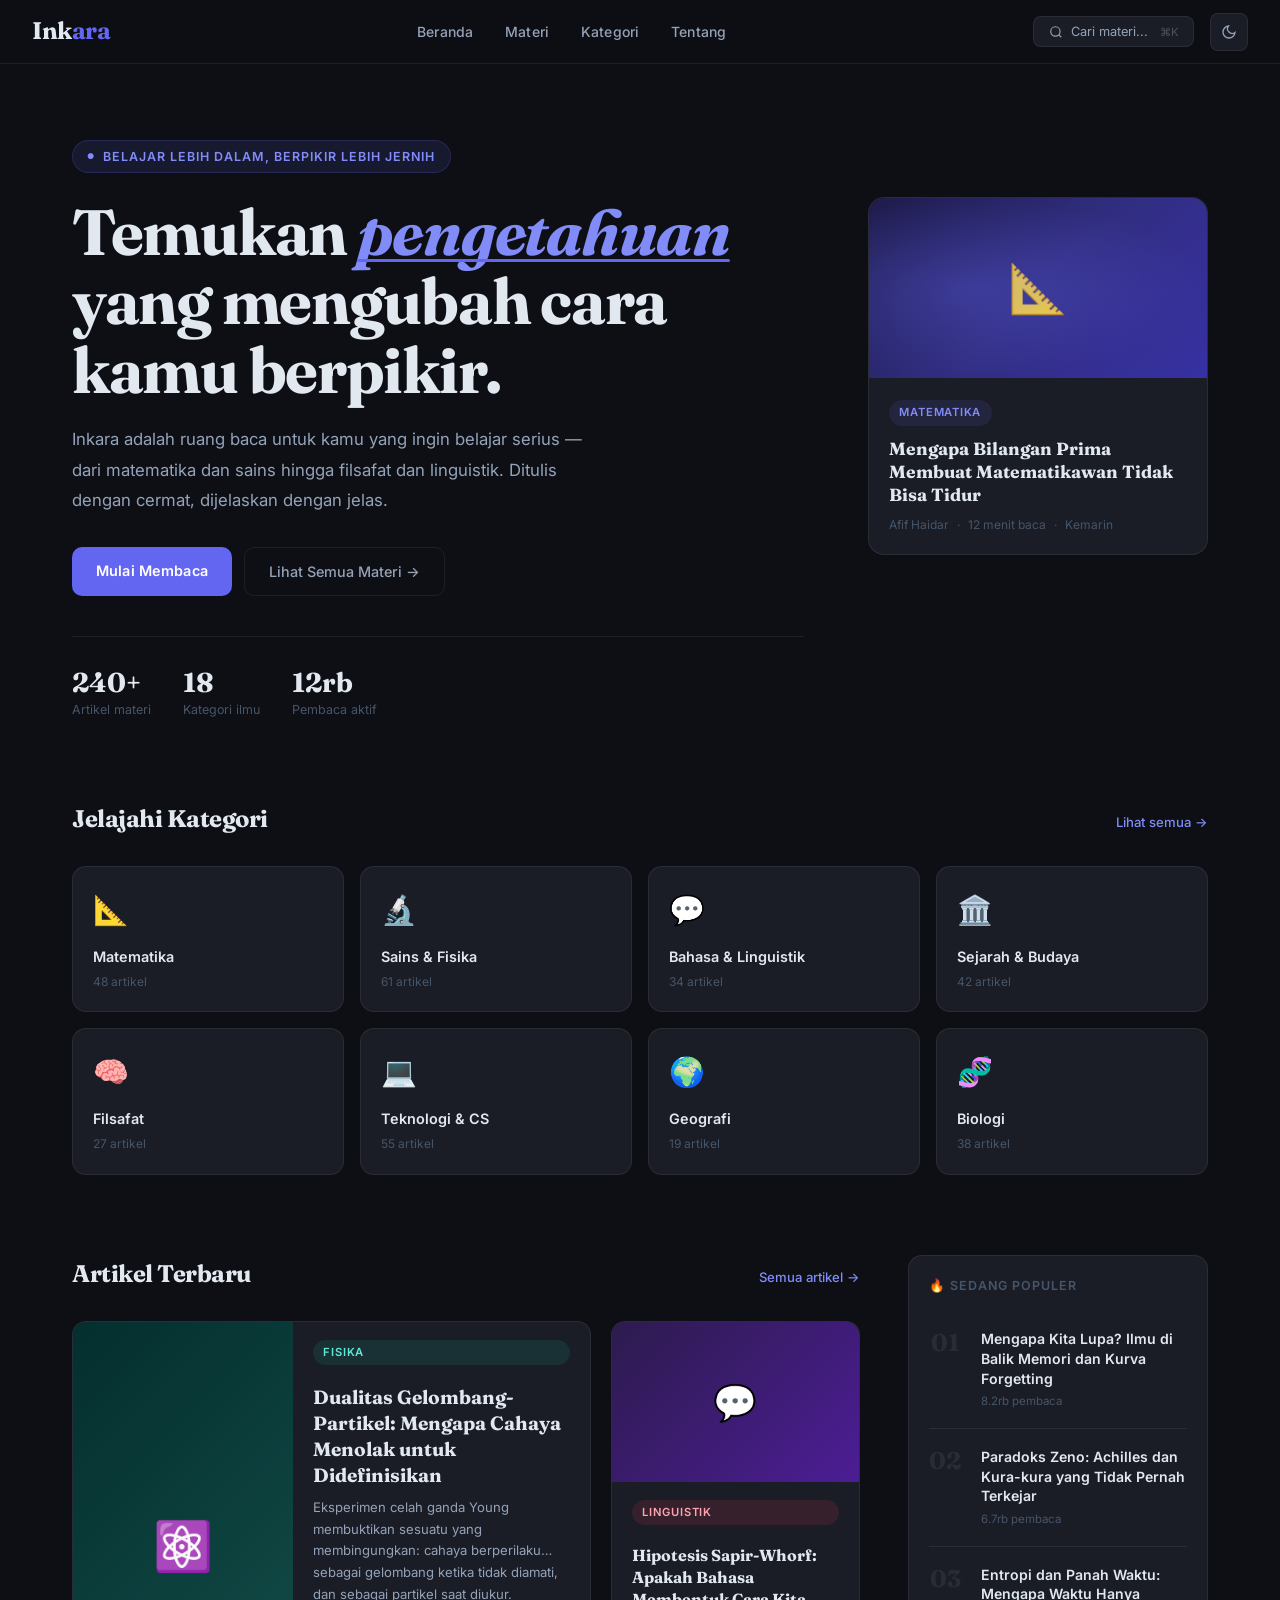
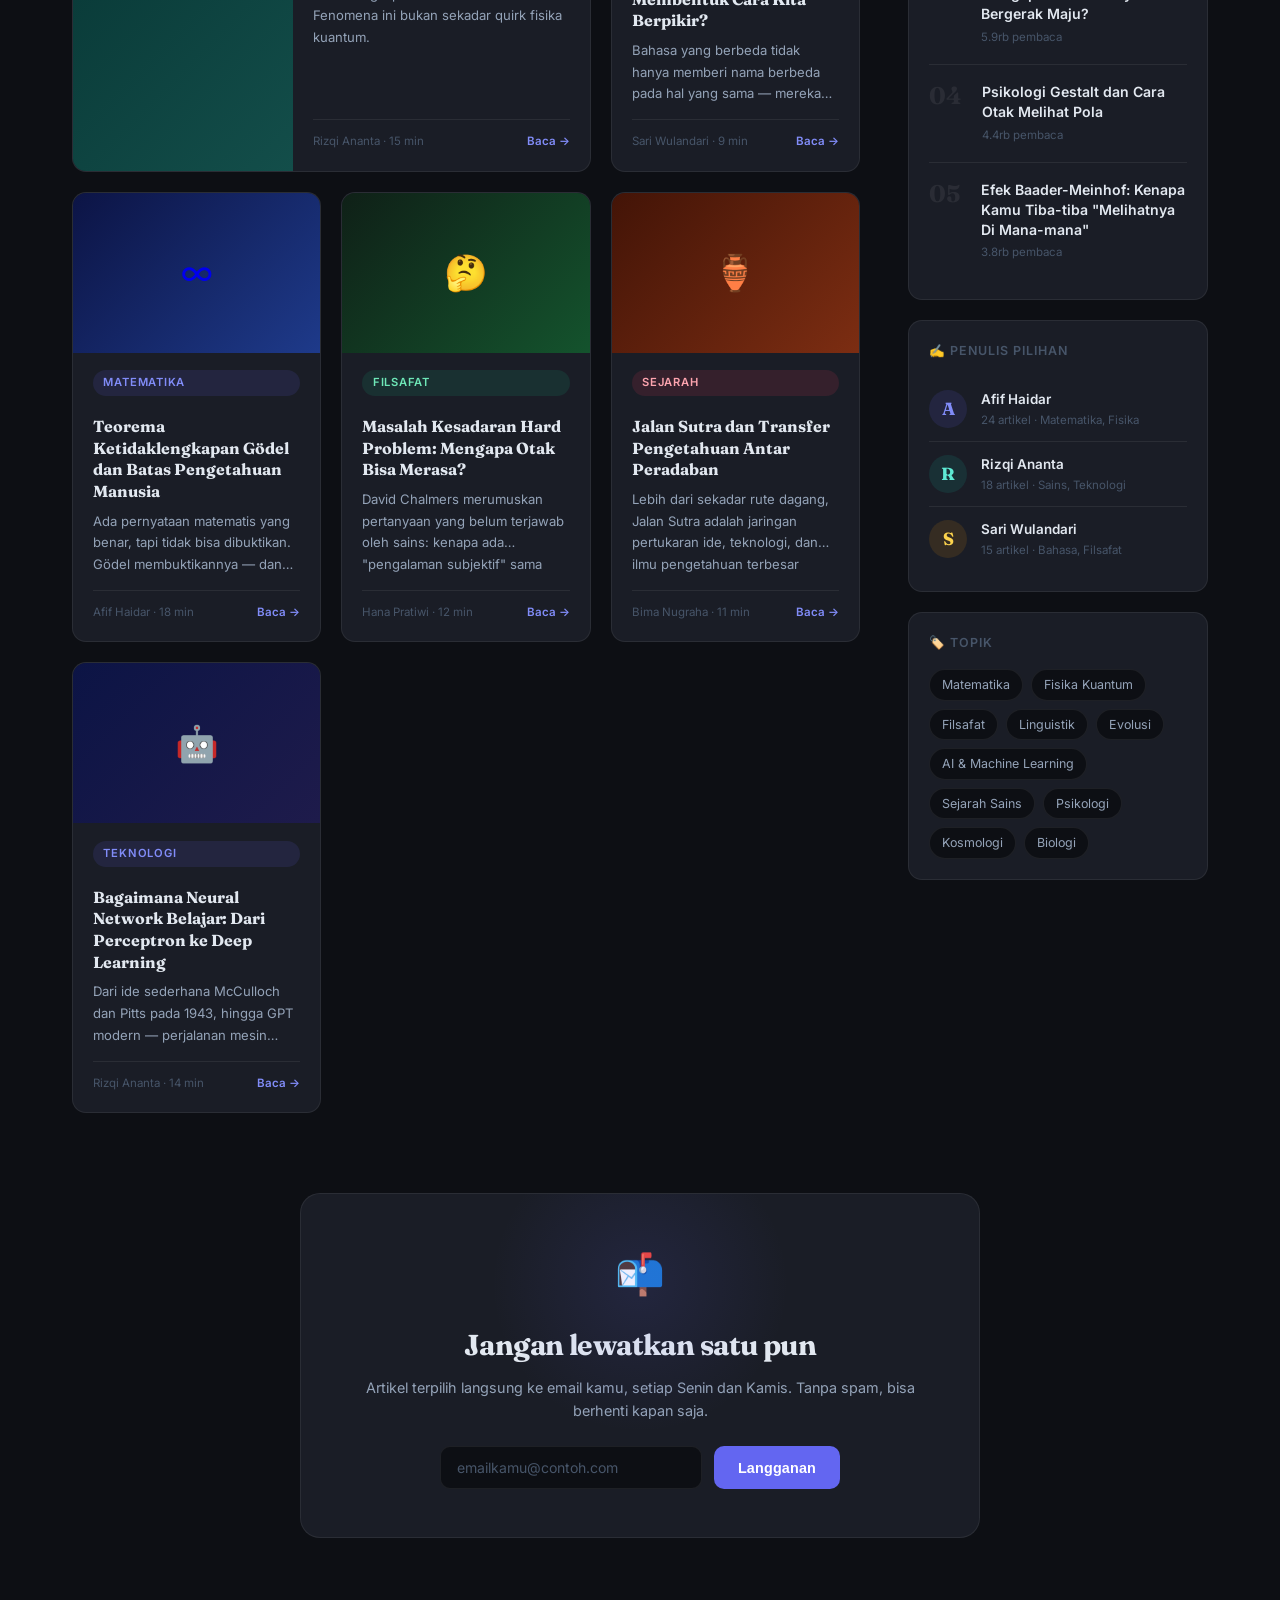
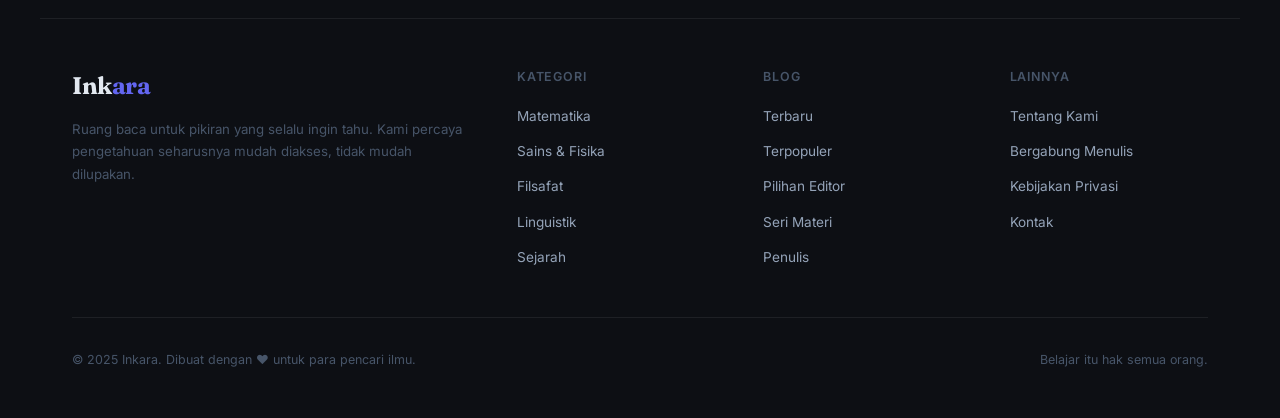
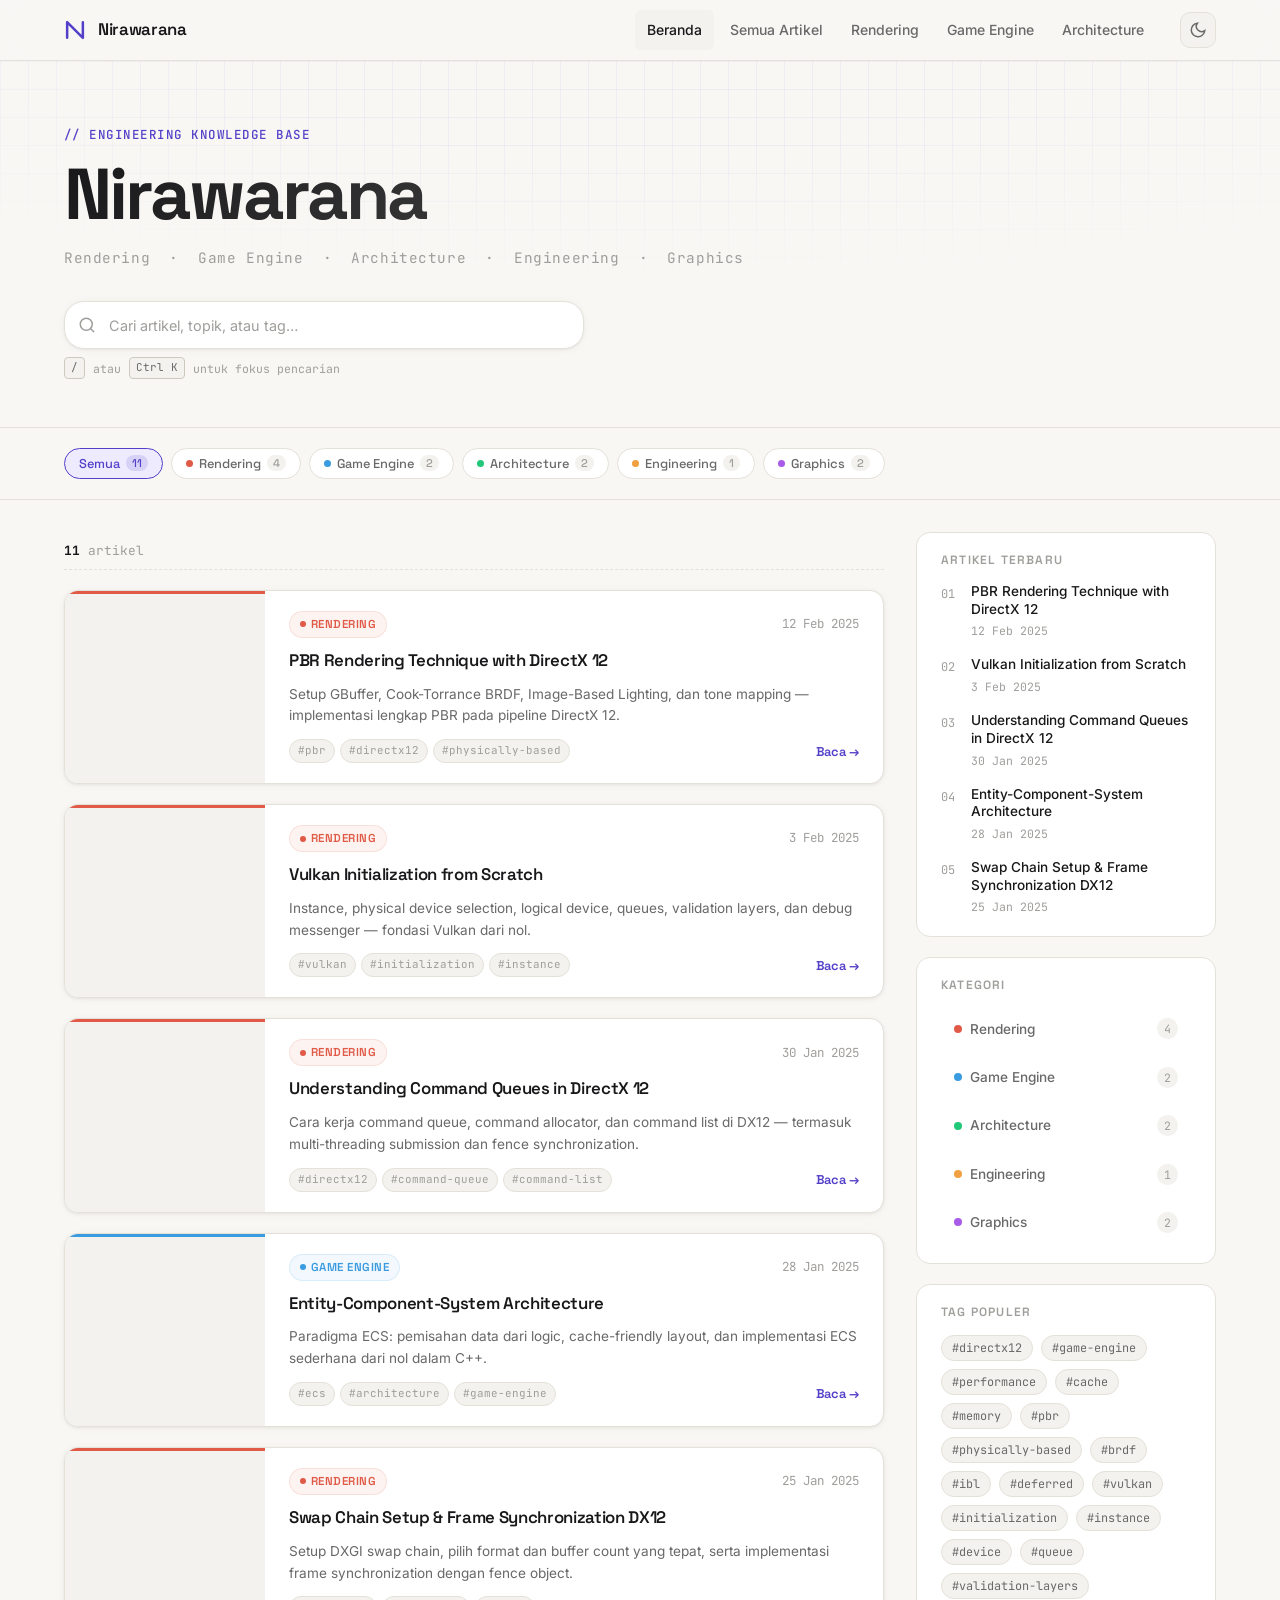
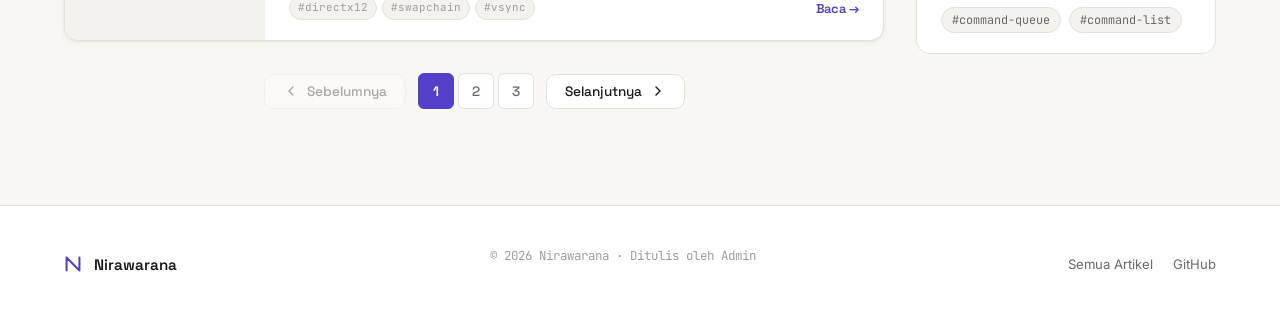
